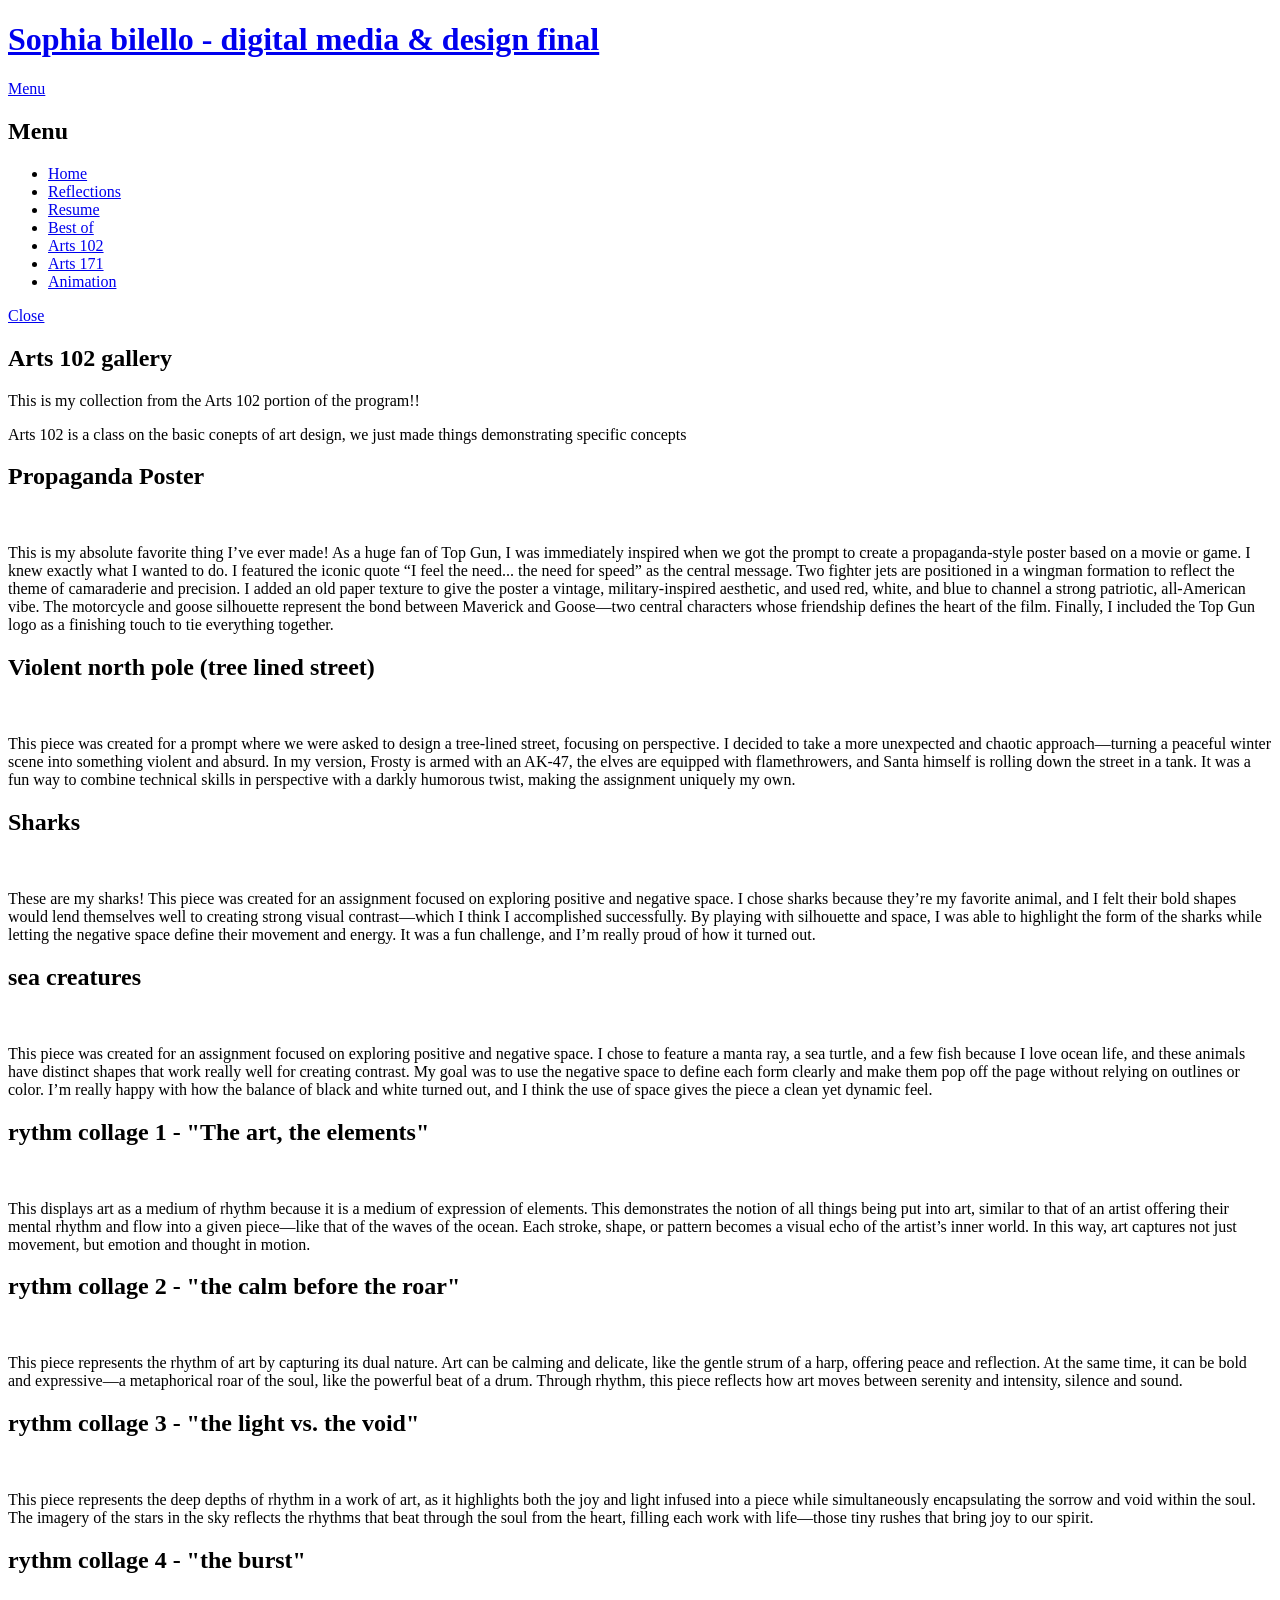
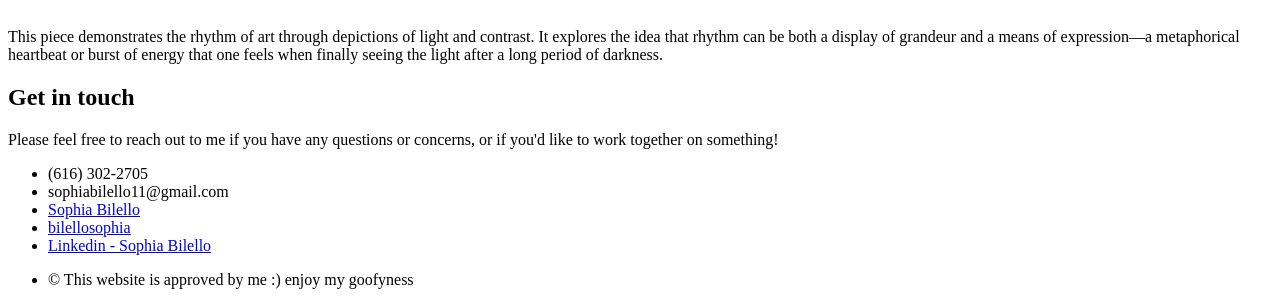
==== a102.html @ 3ecfe50e "Add files via upload" ====
<!DOCTYPE HTML>
<!--
	Solid State by HTML5 UP
	html5up.net | @ajlkn
	Free for personal and commercial use under the CCA 3.0 license (html5up.net/license)
-->
<html>

<head>
	<title>SB - Arts 102 Gallery</title>
	<meta charset="utf-8" />
	<meta name="viewport" content="width=device-width, initial-scale=1, user-scalable=no" />
	<link rel="stylesheet" href="assets/css/main.css" />
	<noscript>
		<link rel="stylesheet" href="assets/css/noscript.css" />
	</noscript>
	<link rel="icon" type="image/png" href="images/favicon-32x32.png" sizes="32x32" />
  <link rel="icon" type="image/png" href="images/favicon-16x16.png" sizes="16x16" /> 
</head>

<body class="is-preload">

	<!-- Page Wrapper -->
	<div id="page-wrapper">

		<!-- Header -->
		<header id="header">
			<h1><a href="index.html">Sophia bilello - digital media & design final</a></h1>
			<nav>
				<a href="#menu">Menu</a>
			</nav>
		</header>

		<!-- Menu -->
		<nav id="menu">
			<div class="inner">
				<h2>Menu</h2>
				<ul class="links">
					<li><a href="index.html">Home</a></li>
								<li><a href="reflections.html">Reflections</a></li>
								<li><a href="resume.html">Resume</a></li>
								<li><a href="best.html">Best of</a></li>
								<li><a href="a102.html">Arts 102</a></li>
								<li><a href="a171.html">Arts 171</a></li>
								<li><a href="animation.html">Animation</a></li>
				</ul>
				<a href="#" class="close">Close</a>
			</div>
		</nav>

		<!-- Wrapper -->
		<section id="wrapper">
			<header>
				<div class="inner">
					<h2>Arts 102 gallery</h2>
					<p>This is my collection from the Arts 102 portion of the program!!</p>
					<p>Arts 102 is a class on the basic conepts of art design, we just made things demonstrating
						specific concepts</p>
				</div>
			</header>

			<!-- Content -->
			<div class="wrapper">
				<div class="inner">

					<h2 class="major">Propaganda Poster</h2>
					<div class="align">
						<a href="#" class="right"><img class="left" src="images/topgunpropganda-102.jpeg" alt=""
								style="max-width:400px;" /></a>
						<p class="leftSpace">This is my absolute favorite thing I’ve ever made! As a huge fan of Top Gun, I was immediately inspired when we got the prompt to create a propaganda-style poster based on a movie or game. I knew exactly what I wanted to do.

							I featured the iconic quote “I feel the need... the need for speed” as the central message. Two fighter jets are positioned in a wingman formation to reflect the theme of camaraderie and precision. I added an old paper texture to give the poster a vintage, military-inspired aesthetic, and used red, white, and blue to channel a strong patriotic, all-American vibe.
							
							The motorcycle and goose silhouette represent the bond between Maverick and Goose—two central characters whose friendship defines the heart of the film. Finally, I included the Top Gun logo as a finishing touch to tie everything together.</p>
					</div>

					<h2 class="major">Violent north pole (tree lined street)</h2>
					<div class="align">
						<a href="#" class="right"><img class="left" src="images/violentnorthpole-102.jpeg" alt=""
								style="max-width:400px;" /></a>
						<p class="leftSpace">This piece was created for a prompt where we were asked to design a tree-lined street, focusing on perspective. I decided to take a more unexpected and chaotic approach—turning a peaceful winter scene into something violent and absurd.

							In my version, Frosty is armed with an AK-47, the elves are equipped with flamethrowers, and Santa himself is rolling down the street in a tank. It was a fun way to combine technical skills in perspective with a darkly humorous twist, making the assignment uniquely my own.</p>
					</div>

					<h2 class="major">Sharks</h2>
					<div class="align">
						<a href="#" class="right"><img class="left" src="images/sharks-102.jpeg" alt=""
								style="max-width:400px;" /></a>
						<p class="leftSpace">These are my sharks! This piece was created for an assignment focused on exploring positive and negative space. I chose sharks because they’re my favorite animal, and I felt their bold shapes would lend themselves well to creating strong visual contrast—which I think I accomplished successfully.

							By playing with silhouette and space, I was able to highlight the form of the sharks while letting the negative space define their movement and energy. It was a fun challenge, and I’m really proud of how it turned out.</p>
					</div>

					<h2 class="major">sea creatures</h2>
					<div class="align">
						<a href="#" class="right"><img class="left" src="images/coealreefshapes.jpeg" alt=""
								style="max-width:400px;" /></a>
						<p class="leftSpace">This piece was created for an assignment focused on exploring positive and negative space. I chose to feature a manta ray, a sea turtle, and a few fish because I love ocean life, and these animals have distinct shapes that work really well for creating contrast.

							My goal was to use the negative space to define each form clearly and make them pop off the page without relying on outlines or color. I’m really happy with how the balance of black and white turned out, and I think the use of space gives the piece a clean yet dynamic feel.</p>
					</div>

					<h2 class="major">rythm collage 1 - "The art, the elements"</h2>
					<div class="align">
						<a href="#" class="right"><img class="left" src="images/rythm1-102.jpeg" alt=""
								style="max-width:400px;" /></a>
						<p class="leftSpace">This displays art as a medium of rhythm because it is a medium of expression of elements. This demonstrates the notion of all things being put into art, similar to that of an artist offering their mental rhythm and flow into a given piece—like that of the waves of the ocean. Each stroke, shape, or pattern becomes a visual echo of the artist’s inner world. In this way, art captures not just movement, but emotion and thought in motion.</p>
					</div>

					<h2 class="major">rythm collage 2 - "the calm before the roar"</h2>
					<div class="align">
						<a href="#" class="right"><img class="left" src="images/rythm2.jpeg" alt=""
								style="max-width:400px;" /></a>
						<p class="leftSpace">This piece represents the rhythm of art by capturing its dual nature. Art can be calming and delicate, like the gentle strum of a harp, offering peace and reflection. At the same time, it can be bold and expressive—a metaphorical roar of the soul, like the powerful beat of a drum. Through rhythm, this piece reflects how art moves between serenity and intensity, silence and sound.

						</p>
					</div>

					<h2 class="major">rythm collage 3 - "the light vs. the void"</h2>
					<div class="align">
						<a href="#" class="right"><img class="left" src="images/rythm3-102.jpeg" alt=""
								style="max-width:400px;" /></a>
						<p class="leftSpace">This piece represents the deep depths of rhythm in a work of art, as it highlights both the joy and light infused into a piece while simultaneously encapsulating the sorrow and void within the soul. The imagery of the stars in the sky reflects the rhythms that beat through the soul from the heart, filling each work with life—those tiny rushes that bring joy to our spirit.</p>
					</div>

					<h2 class="major">rythm collage 4 - "the burst"</h2>
					<div class="align">
						<a href="#" class="right"><img class="left" src="images/rythm4-102.jpeg" alt=""
								style="max-width:400px;" /></a>
						<p class="leftSpace">This piece demonstrates the rhythm of art through depictions of light and contrast. It explores the idea that rhythm can be both a display of grandeur and a means of expression—a metaphorical heartbeat or burst of energy that one feels when finally seeing the light after a long period of darkness.

						</p>
					</div>

					
				</div>
			</div>

		</section>

		<!-- Footer -->
		<section id="footer">
			<div class="inner">
				<h2 class="major">Get in touch</h2>
				<p>Please feel free to reach out to me if you have any questions or concerns, or if you'd like to work
					together on something! </p>

				<ul class="contact">

					<li class="icon solid fa-phone">(616) 302-2705</li>
					<li class="icon solid fa-envelope">sophiabilello11@gmail.com</li>

					<li class="icon brands fa-facebook-f"><a
							href="https://www.facebook.com/sophia.bilello.286918">Sophia Bilello</a></li>
					<li class="icon brands fa-instagram"><a
							href="https://www.instagram.com/bilellosophia/">bilellosophia</a></li>
					<li class="icon brands fa-linkedin"><a
							href="https://www.linkedin.com/in/sophia-bilello-935a86346/">Linkedin - Sophia Bilello</a>
					</li>
				</ul>
				<ul class="copyright">
					<li>&copy; This website is approved by me :) enjoy my goofyness</li>
				</ul>
			</div>
		</section>

	</div>

	<!-- Scripts -->
	<script src="assets/js/jquery.min.js"></script>
	<script src="assets/js/jquery.scrollex.min.js"></script>
	<script src="assets/js/browser.min.js"></script>
	<script src="assets/js/breakpoints.min.js"></script>
	<script src="assets/js/util.js"></script>
	<script src="assets/js/main.js"></script>

</body>

</html>
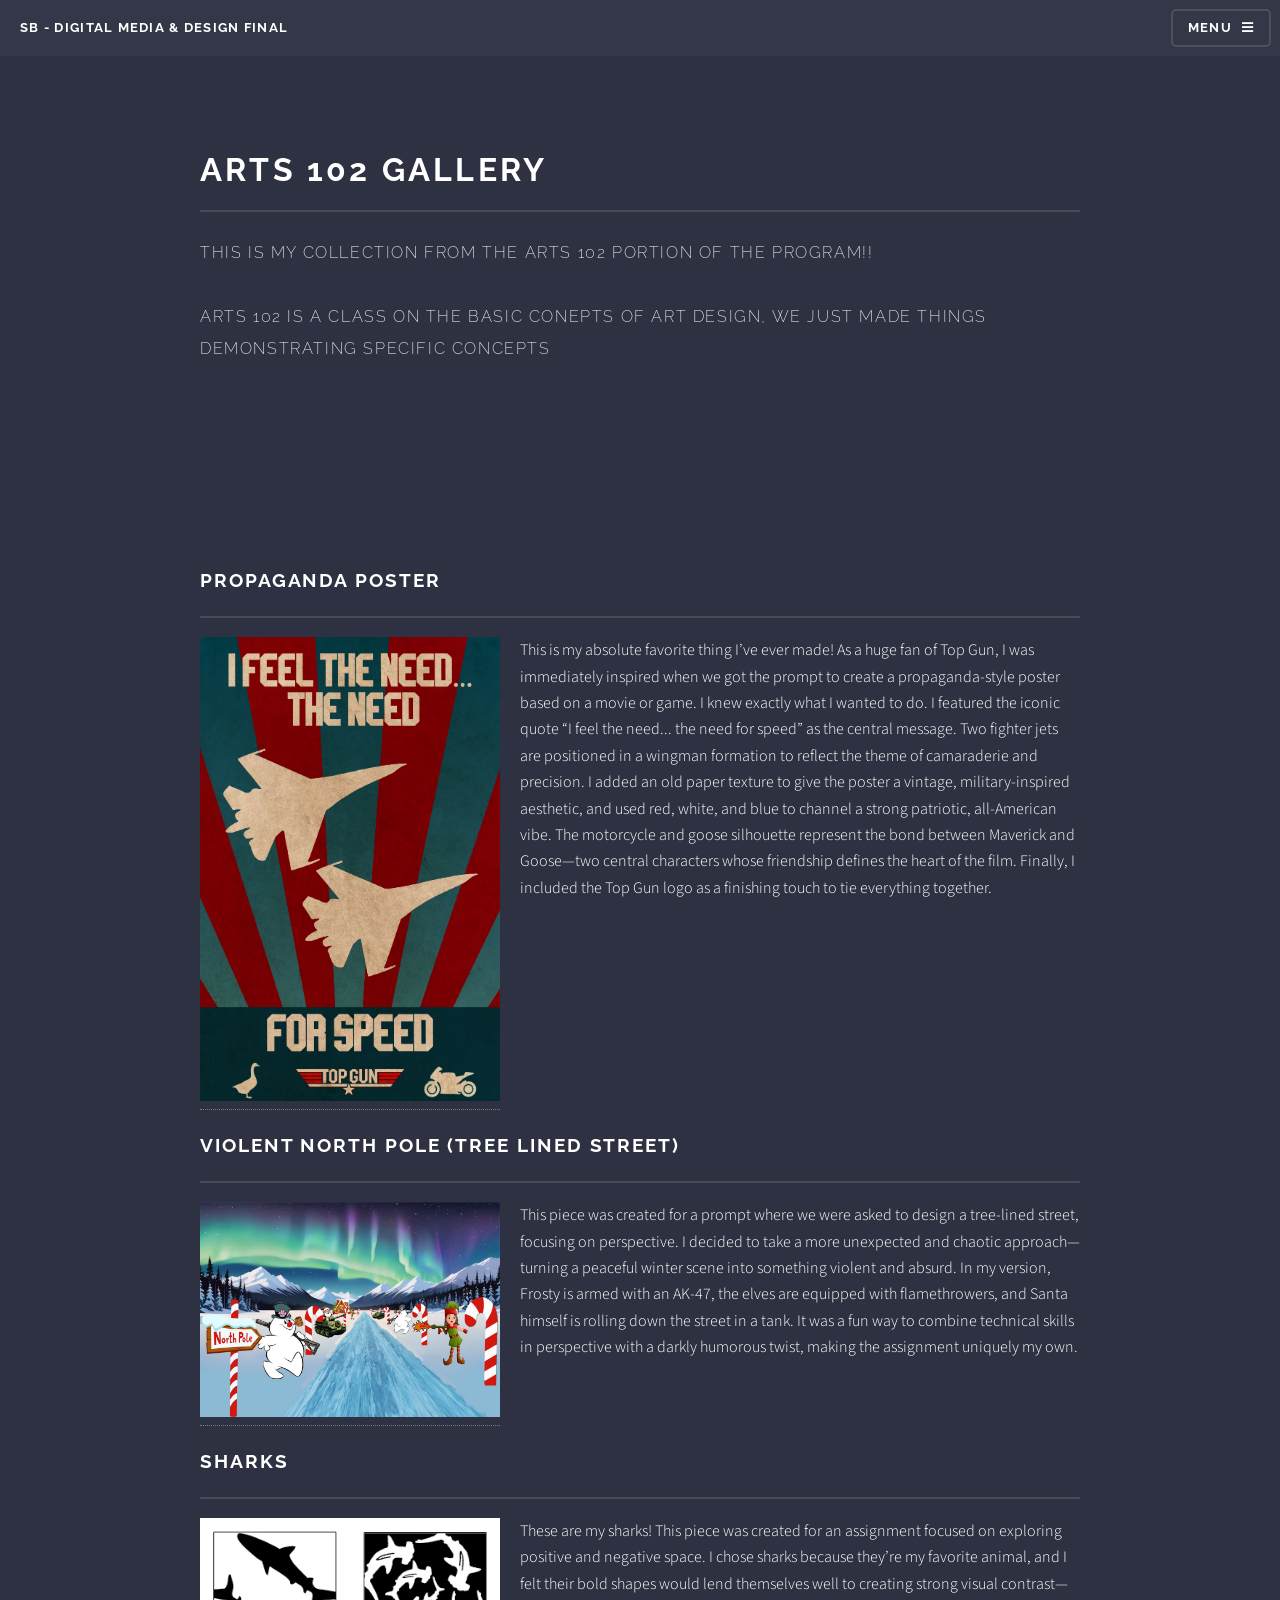
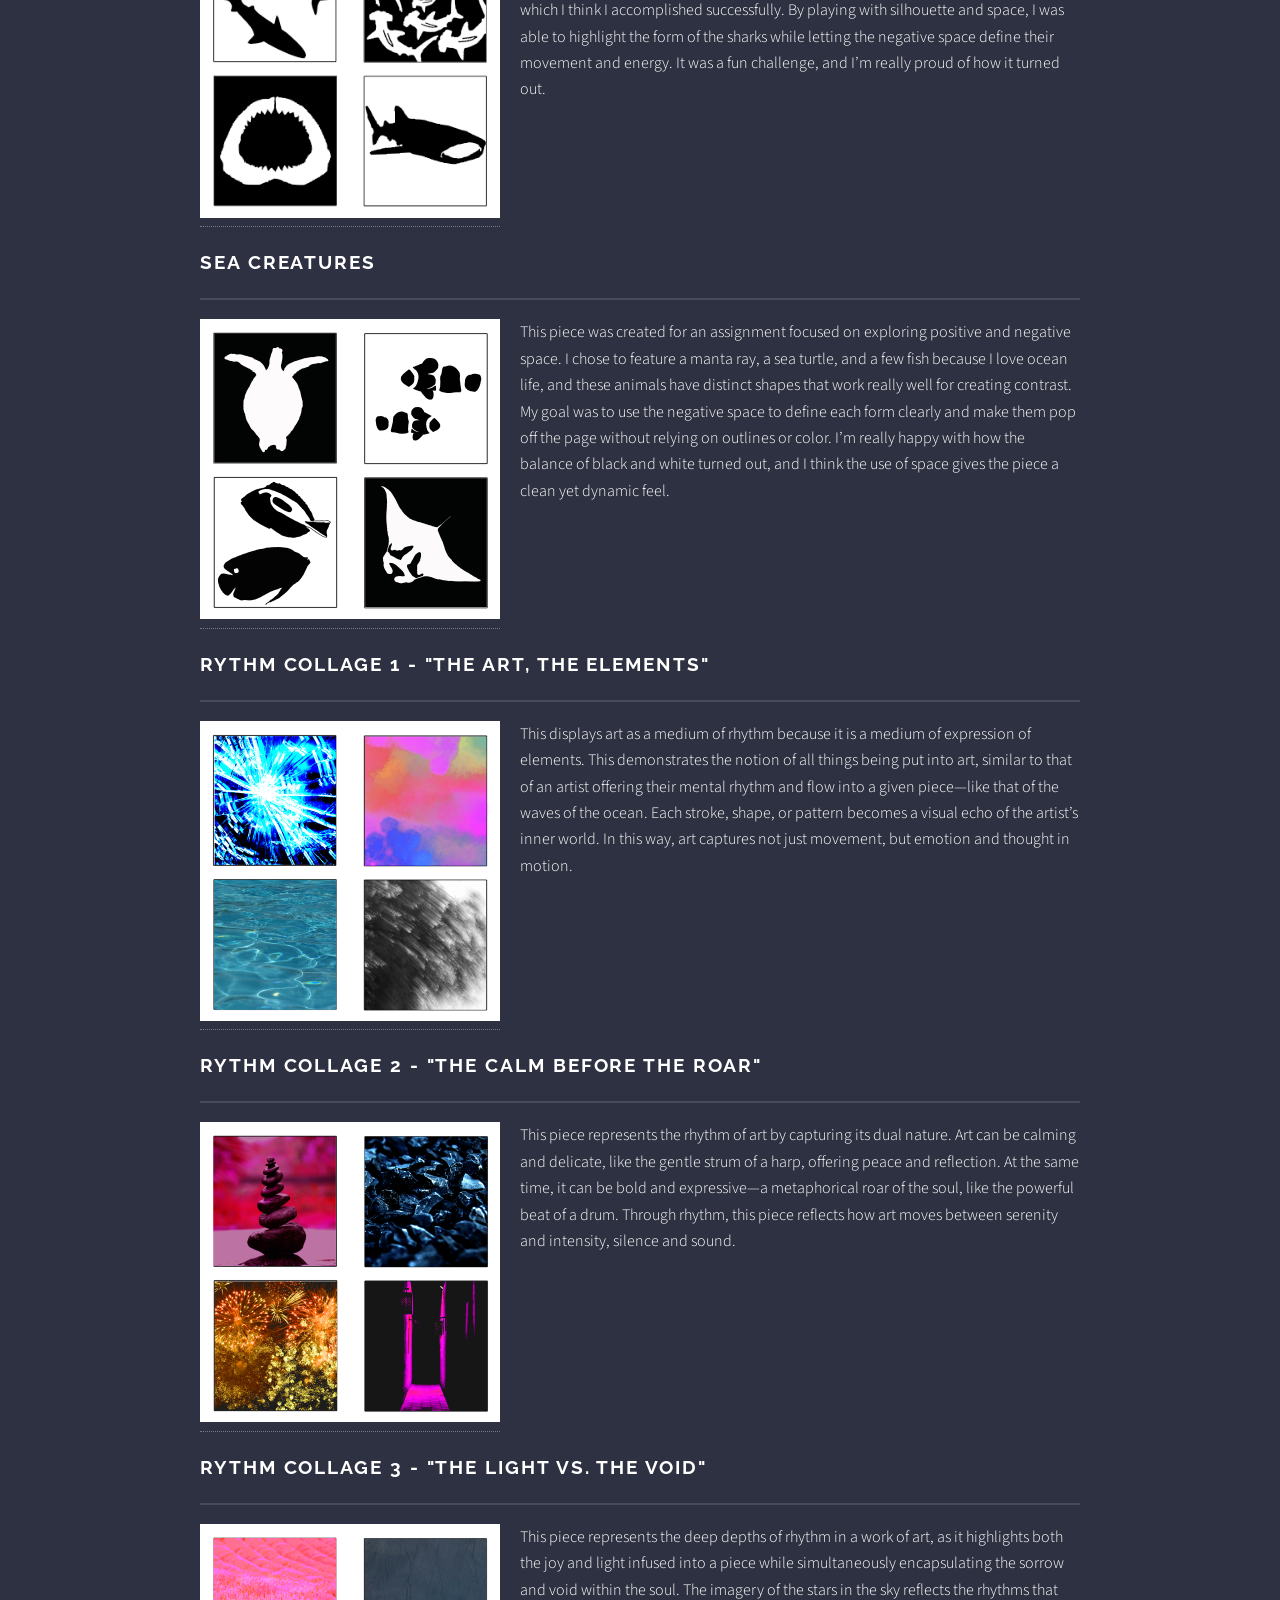
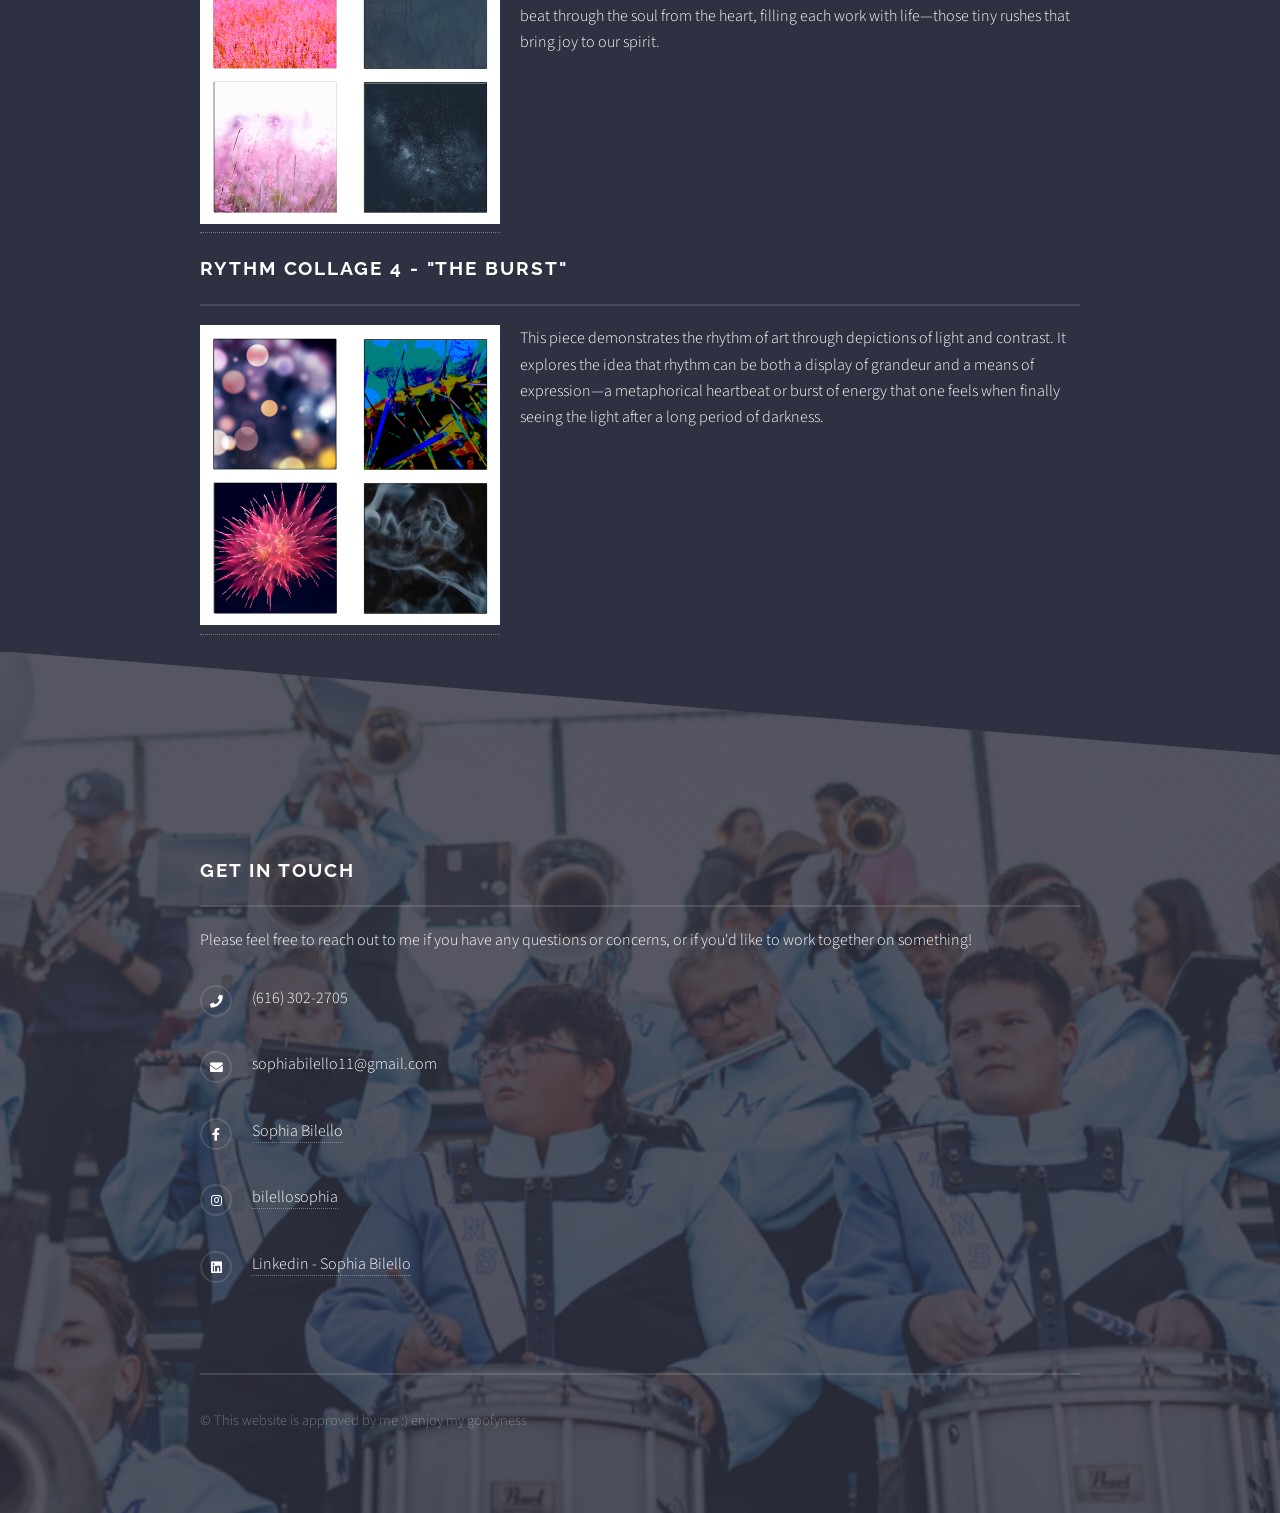
==== commit 8140dd28: "Add files via upload" ====
--- a/a102.html
+++ b/a102.html
@@ -25,7 +25,7 @@
 
 		<!-- Header -->
 		<header id="header">
-			<h1><a href="index.html">Sophia bilello - digital media & design final</a></h1>
+			<h1><a href="index.html">SB - digital media & design final</a></h1>
 			<nav>
 				<a href="#menu">Menu</a>
 			</nav>
@@ -66,7 +66,7 @@
 					<h2 class="major">Propaganda Poster</h2>
 					<div class="align">
 						<a href="#" class="right"><img class="left" src="images/topgunpropganda-102.jpeg" alt=""
-								style="max-width:400px;" /></a>
+								style="max-width:300px;" /></a>
 						<p class="leftSpace">This is my absolute favorite thing I’ve ever made! As a huge fan of Top Gun, I was immediately inspired when we got the prompt to create a propaganda-style poster based on a movie or game. I knew exactly what I wanted to do.
 
 							I featured the iconic quote “I feel the need... the need for speed” as the central message. Two fighter jets are positioned in a wingman formation to reflect the theme of camaraderie and precision. I added an old paper texture to give the poster a vintage, military-inspired aesthetic, and used red, white, and blue to channel a strong patriotic, all-American vibe.
@@ -77,7 +77,7 @@
 					<h2 class="major">Violent north pole (tree lined street)</h2>
 					<div class="align">
 						<a href="#" class="right"><img class="left" src="images/violentnorthpole-102.jpeg" alt=""
-								style="max-width:400px;" /></a>
+								style="max-width:300px;" /></a>
 						<p class="leftSpace">This piece was created for a prompt where we were asked to design a tree-lined street, focusing on perspective. I decided to take a more unexpected and chaotic approach—turning a peaceful winter scene into something violent and absurd.
 
 							In my version, Frosty is armed with an AK-47, the elves are equipped with flamethrowers, and Santa himself is rolling down the street in a tank. It was a fun way to combine technical skills in perspective with a darkly humorous twist, making the assignment uniquely my own.</p>
@@ -86,7 +86,7 @@
 					<h2 class="major">Sharks</h2>
 					<div class="align">
 						<a href="#" class="right"><img class="left" src="images/sharks-102.jpeg" alt=""
-								style="max-width:400px;" /></a>
+								style="max-width:300px;" /></a>
 						<p class="leftSpace">These are my sharks! This piece was created for an assignment focused on exploring positive and negative space. I chose sharks because they’re my favorite animal, and I felt their bold shapes would lend themselves well to creating strong visual contrast—which I think I accomplished successfully.
 
 							By playing with silhouette and space, I was able to highlight the form of the sharks while letting the negative space define their movement and energy. It was a fun challenge, and I’m really proud of how it turned out.</p>
@@ -95,7 +95,7 @@
 					<h2 class="major">sea creatures</h2>
 					<div class="align">
 						<a href="#" class="right"><img class="left" src="images/coealreefshapes.jpeg" alt=""
-								style="max-width:400px;" /></a>
+								style="max-width:300px;" /></a>
 						<p class="leftSpace">This piece was created for an assignment focused on exploring positive and negative space. I chose to feature a manta ray, a sea turtle, and a few fish because I love ocean life, and these animals have distinct shapes that work really well for creating contrast.
 
 							My goal was to use the negative space to define each form clearly and make them pop off the page without relying on outlines or color. I’m really happy with how the balance of black and white turned out, and I think the use of space gives the piece a clean yet dynamic feel.</p>
@@ -104,14 +104,14 @@
 					<h2 class="major">rythm collage 1 - "The art, the elements"</h2>
 					<div class="align">
 						<a href="#" class="right"><img class="left" src="images/rythm1-102.jpeg" alt=""
-								style="max-width:400px;" /></a>
+								style="max-width:300px;" /></a>
 						<p class="leftSpace">This displays art as a medium of rhythm because it is a medium of expression of elements. This demonstrates the notion of all things being put into art, similar to that of an artist offering their mental rhythm and flow into a given piece—like that of the waves of the ocean. Each stroke, shape, or pattern becomes a visual echo of the artist’s inner world. In this way, art captures not just movement, but emotion and thought in motion.</p>
 					</div>
 
 					<h2 class="major">rythm collage 2 - "the calm before the roar"</h2>
 					<div class="align">
 						<a href="#" class="right"><img class="left" src="images/rythm2.jpeg" alt=""
-								style="max-width:400px;" /></a>
+								style="max-width:300px;" /></a>
 						<p class="leftSpace">This piece represents the rhythm of art by capturing its dual nature. Art can be calming and delicate, like the gentle strum of a harp, offering peace and reflection. At the same time, it can be bold and expressive—a metaphorical roar of the soul, like the powerful beat of a drum. Through rhythm, this piece reflects how art moves between serenity and intensity, silence and sound.
 
 						</p>
@@ -120,14 +120,14 @@
 					<h2 class="major">rythm collage 3 - "the light vs. the void"</h2>
 					<div class="align">
 						<a href="#" class="right"><img class="left" src="images/rythm3-102.jpeg" alt=""
-								style="max-width:400px;" /></a>
+								style="max-width:300px;" /></a>
 						<p class="leftSpace">This piece represents the deep depths of rhythm in a work of art, as it highlights both the joy and light infused into a piece while simultaneously encapsulating the sorrow and void within the soul. The imagery of the stars in the sky reflects the rhythms that beat through the soul from the heart, filling each work with life—those tiny rushes that bring joy to our spirit.</p>
 					</div>
 
 					<h2 class="major">rythm collage 4 - "the burst"</h2>
 					<div class="align">
 						<a href="#" class="right"><img class="left" src="images/rythm4-102.jpeg" alt=""
-								style="max-width:400px;" /></a>
+								style="max-width:300px;" /></a>
 						<p class="leftSpace">This piece demonstrates the rhythm of art through depictions of light and contrast. It explores the idea that rhythm can be both a display of grandeur and a means of expression—a metaphorical heartbeat or burst of energy that one feels when finally seeing the light after a long period of darkness.
 
 						</p>
--- a/assets/css/main.css
+++ b/assets/css/main.css
@@ -0,0 +1,4340 @@
+@import url(fontawesome-all.min.css);
+@import url("https://fonts.googleapis.com/css?family=Raleway:200,700|Source+Sans+Pro:300,600,300italic,600italic");
+
+/*
+	Solid State by HTML5 UP
+	html5up.net | @ajlkn
+	Free for personal and commercial use under the CCA 3.0 license (html5up.net/license)
+*/
+
+html,
+body,
+div,
+span,
+applet,
+object,
+iframe,
+h1,
+h2,
+h3,
+h4,
+h5,
+h6,
+p,
+blockquote,
+pre,
+a,
+abbr,
+acronym,
+address,
+big,
+cite,
+code,
+del,
+dfn,
+em,
+img,
+ins,
+kbd,
+q,
+s,
+samp,
+small,
+strike,
+strong,
+sub,
+sup,
+tt,
+var,
+b,
+u,
+i,
+center,
+dl,
+dt,
+dd,
+ol,
+ul,
+li,
+fieldset,
+form,
+label,
+legend,
+table,
+caption,
+tbody,
+tfoot,
+thead,
+tr,
+th,
+td,
+article,
+aside,
+canvas,
+details,
+embed,
+figure,
+figcaption,
+footer,
+header,
+hgroup,
+menu,
+nav,
+output,
+ruby,
+section,
+summary,
+time,
+mark,
+audio,
+video {
+	margin: 0;
+	padding: 0;
+	border: 0;
+	font-size: 100%;
+	font: inherit;
+	vertical-align: baseline;
+}
+
+article,
+aside,
+details,
+figcaption,
+figure,
+footer,
+header,
+hgroup,
+menu,
+nav,
+section {
+	display: block;
+}
+
+body {
+	line-height: 1;
+}
+
+ol,
+ul {
+	list-style: none;
+}
+
+blockquote,
+q {
+	quotes: none;
+}
+
+blockquote:before,
+blockquote:after,
+q:before,
+q:after {
+	content: '';
+	content: none;
+}
+
+table {
+	border-collapse: collapse;
+	border-spacing: 0;
+}
+
+body {
+	-webkit-text-size-adjust: none;
+}
+
+mark {
+	background-color: transparent;
+	color: inherit;
+}
+
+input::-moz-focus-inner {
+	border: 0;
+	padding: 0;
+}
+
+input,
+select,
+textarea {
+	-moz-appearance: none;
+	-webkit-appearance: none;
+	-ms-appearance: none;
+	appearance: none;
+}
+
+/* Basic */
+
+@-ms-viewport {
+	width: device-width;
+}
+
+body {
+	-ms-overflow-style: scrollbar;
+}
+
+@media screen and (max-width: 480px) {
+
+	html,
+	body {
+		min-width: 320px;
+	}
+
+}
+
+html {
+	box-sizing: border-box;
+}
+
+*,
+*:before,
+*:after {
+	box-sizing: inherit;
+}
+
+body {
+	background-color: #2e3141;
+	background-image: linear-gradient(to top, rgba(46, 49, 65, 0.8), rgba(46, 49, 65, 0.8)), url("../../images/bg.jpg");
+	background-size: auto,
+		cover;
+	background-attachment: fixed,
+		fixed;
+	background-position: center,
+		center;
+}
+
+body.is-preload *,
+body.is-preload *:before,
+body.is-preload *:after {
+	-moz-animation: none !important;
+	-webkit-animation: none !important;
+	-ms-animation: none !important;
+	animation: none !important;
+	-moz-transition: none !important;
+	-webkit-transition: none !important;
+	-ms-transition: none !important;
+	transition: none !important;
+}
+
+/* Type */
+
+body,
+input,
+select,
+textarea {
+	color: #ffffff;
+	font-family: "Source Sans Pro", Helvetica, sans-serif;
+	font-size: 16.5pt;
+	font-weight: 300;
+	line-height: 1.65;
+}
+
+@media screen and (max-width: 1680px) {
+
+	body,
+	input,
+	select,
+	textarea {
+		font-size: 13pt;
+	}
+
+}
+
+@media screen and (max-width: 1280px) {
+
+	body,
+	input,
+	select,
+	textarea {
+		font-size: 12pt;
+	}
+
+}
+
+@media screen and (max-width: 980px) {
+
+	body,
+	input,
+	select,
+	textarea {
+		font-size: 12pt;
+	}
+
+}
+
+@media screen and (max-width: 736px) {
+
+	body,
+	input,
+	select,
+	textarea {
+		font-size: 12pt;
+	}
+
+}
+
+@media screen and (max-width: 480px) {
+
+	body,
+	input,
+	select,
+	textarea {
+		font-size: 12pt;
+	}
+
+}
+
+a {
+	-moz-transition: color 0.2s ease-in-out, border-bottom-color 0.2s ease-in-out;
+	-webkit-transition: color 0.2s ease-in-out, border-bottom-color 0.2s ease-in-out;
+	-ms-transition: color 0.2s ease-in-out, border-bottom-color 0.2s ease-in-out;
+	transition: color 0.2s ease-in-out, border-bottom-color 0.2s ease-in-out;
+	border-bottom: dotted 1px rgba(255, 255, 255, 0.35);
+	color: #ffffff;
+	text-decoration: none;
+}
+
+a:hover {
+	border-bottom-color: transparent;
+	color: #ffffff !important;
+}
+
+a.special:not(.button) {
+	text-decoration: none;
+	border-bottom: 0;
+	display: block;
+	font-family: Raleway, Helvetica, sans-serif;
+	font-size: 0.8em;
+	font-weight: 700;
+	letter-spacing: 0.1em;
+	margin: 0 0 2em 0;
+	text-transform: uppercase;
+}
+
+a.special:not(.button):before {
+	-moz-osx-font-smoothing: grayscale;
+	-webkit-font-smoothing: antialiased;
+	display: inline-block;
+	font-style: normal;
+	font-variant: normal;
+	text-rendering: auto;
+	line-height: 1;
+	text-transform: none !important;
+	font-family: 'Font Awesome 5 Free';
+	font-weight: 900;
+}
+
+a.special:not(.button):before {
+	-moz-transition: background-color 0.2s ease-in-out;
+	-webkit-transition: background-color 0.2s ease-in-out;
+	-ms-transition: background-color 0.2s ease-in-out;
+	transition: background-color 0.2s ease-in-out;
+	border-radius: 100%;
+	border: solid 2px rgba(255, 255, 255, 0.125);
+	content: '\f105';
+	display: inline-block;
+	font-size: 1.25em;
+	height: 2em;
+	line-height: 1.75em;
+	margin-right: 0.85em;
+	text-align: center;
+	text-indent: 0.15em;
+	vertical-align: middle;
+	width: 2em;
+}
+
+a.special:not(.button):hover:before {
+	background-color: rgba(255, 255, 255, 0.025);
+}
+
+a.special:not(.button):active:before {
+	background-color: rgba(255, 255, 255, 0.075);
+}
+
+strong,
+b {
+	color: #ffffff;
+	font-weight: 600;
+}
+
+em,
+i {
+	font-style: italic;
+}
+
+p {
+	margin: 0 0 2em 0;
+}
+
+h1,
+h2,
+h3,
+h4,
+h5,
+h6 {
+	color: #ffffff;
+	font-family: Raleway, Helvetica, sans-serif;
+	font-weight: 700;
+	letter-spacing: 0.1em;
+	margin: 0 0 1em 0;
+	text-transform: uppercase;
+}
+
+h1 a,
+h2 a,
+h3 a,
+h4 a,
+h5 a,
+h6 a {
+	color: inherit;
+	text-decoration: none;
+	border-bottom: 0;
+}
+
+h1 span,
+h2 span,
+h3 span,
+h4 span,
+h5 span,
+h6 span {
+	font-weight: 200;
+}
+
+h1.major,
+h2.major,
+h3.major,
+h4.major,
+h5.major,
+h6.major {
+	padding-bottom: 1em;
+	border-bottom: solid 2px rgba(255, 255, 255, 0.125);
+	margin-top: 20px;
+}
+
+h2 {
+	font-size: 1.2em;
+}
+
+h3 {
+	font-size: 0.9em;
+}
+
+h4 {
+	font-size: 0.7em;
+}
+
+h5 {
+	font-size: 0.7em;
+}
+
+h6 {
+	font-size: 0.7em;
+}
+
+@media screen and (max-width: 736px) {
+
+	h2 {
+		font-size: 1em;
+	}
+
+	h3 {
+		font-size: 0.8em;
+	}
+
+}
+
+sub {
+	font-size: 0.8em;
+	position: relative;
+	top: 0.5em;
+}
+
+sup {
+	font-size: 0.8em;
+	position: relative;
+	top: -0.5em;
+}
+
+blockquote {
+	border-left: solid 4px rgba(255, 255, 255, 0.125);
+	font-style: italic;
+	margin: 0 0 2em 0;
+	padding: 0.5em 0 0.5em 2em;
+}
+
+code {
+	background: rgba(255, 255, 255, 0.025);
+	border-radius: 5px;
+	border: solid 2px rgba(255, 255, 255, 0.125);
+	font-family: "Courier New", monospace;
+	font-size: 0.9em;
+	margin: 0 0.25em;
+	padding: 0.25em 0.65em;
+}
+
+pre {
+	-webkit-overflow-scrolling: touch;
+	font-family: "Courier New", monospace;
+	font-size: 0.9em;
+	margin: 0 0 2em 0;
+}
+
+pre code {
+	display: block;
+	line-height: 1.75em;
+	padding: 1em 1.5em;
+	overflow-x: auto;
+}
+
+hr {
+	border: 0;
+	border-bottom: solid 2px rgba(255, 255, 255, 0.125);
+	margin: 2.5em 0;
+}
+
+hr.major {
+	margin: 4em 0;
+}
+
+.align-left {
+	text-align: left;
+}
+
+.align-center {
+	text-align: center;
+}
+
+.align-right {
+	text-align: right;
+}
+
+/* Row */
+
+.row {
+	display: flex;
+	flex-wrap: wrap;
+	box-sizing: border-box;
+	align-items: stretch;
+}
+
+.row>* {
+	box-sizing: border-box;
+}
+
+.row.gtr-uniform>*> :last-child {
+	margin-bottom: 0;
+}
+
+.row.aln-left {
+	justify-content: flex-start;
+}
+
+.row.aln-center {
+	justify-content: center;
+}
+
+.row.aln-right {
+	justify-content: flex-end;
+}
+
+.row.aln-top {
+	align-items: flex-start;
+}
+
+.row.aln-middle {
+	align-items: center;
+}
+
+.row.aln-bottom {
+	align-items: flex-end;
+}
+
+.row>.imp {
+	order: -1;
+}
+
+.row>.col-1 {
+	width: 8.33333%;
+}
+
+.row>.off-1 {
+	margin-left: 8.33333%;
+}
+
+.row>.col-2 {
+	width: 16.66667%;
+}
+
+.row>.off-2 {
+	margin-left: 16.66667%;
+}
+
+.row>.col-3 {
+	width: 25%;
+}
+
+.row>.off-3 {
+	margin-left: 25%;
+}
+
+.row>.col-4 {
+	width: 33.33333%;
+}
+
+.row>.off-4 {
+	margin-left: 33.33333%;
+}
+
+.row>.col-5 {
+	width: 41.66667%;
+}
+
+.row>.off-5 {
+	margin-left: 41.66667%;
+}
+
+.row>.col-6 {
+	width: 50%;
+}
+
+.row>.off-6 {
+	margin-left: 50%;
+}
+
+.row>.col-7 {
+	width: 58.33333%;
+}
+
+.row>.off-7 {
+	margin-left: 58.33333%;
+}
+
+.row>.col-8 {
+	width: 66.66667%;
+}
+
+.row>.off-8 {
+	margin-left: 66.66667%;
+}
+
+.row>.col-9 {
+	width: 75%;
+}
+
+.row>.off-9 {
+	margin-left: 75%;
+}
+
+.row>.col-10 {
+	width: 83.33333%;
+}
+
+.row>.off-10 {
+	margin-left: 83.33333%;
+}
+
+.row>.col-11 {
+	width: 91.66667%;
+}
+
+.row>.off-11 {
+	margin-left: 91.66667%;
+}
+
+.row>.col-12 {
+	width: 100%;
+}
+
+.row>.off-12 {
+	margin-left: 100%;
+}
+
+.row.gtr-0 {
+	margin-top: 0;
+	margin-left: 0em;
+}
+
+.row.gtr-0>* {
+	padding: 0 0 0 0em;
+}
+
+.row.gtr-0.gtr-uniform {
+	margin-top: 0em;
+}
+
+.row.gtr-0.gtr-uniform>* {
+	padding-top: 0em;
+}
+
+.row.gtr-25 {
+	margin-top: 0;
+	margin-left: -0.4375em;
+}
+
+.row.gtr-25>* {
+	padding: 0 0 0 0.4375em;
+}
+
+.row.gtr-25.gtr-uniform {
+	margin-top: -0.4375em;
+}
+
+.row.gtr-25.gtr-uniform>* {
+	padding-top: 0.4375em;
+}
+
+.row.gtr-50 {
+	margin-top: 0;
+	margin-left: -0.875em;
+}
+
+.row.gtr-50>* {
+	padding: 0 0 0 0.875em;
+}
+
+.row.gtr-50.gtr-uniform {
+	margin-top: -0.875em;
+}
+
+.row.gtr-50.gtr-uniform>* {
+	padding-top: 0.875em;
+}
+
+.row {
+	margin-top: 0;
+	margin-left: -1.75em;
+}
+
+.row>* {
+	padding: 0 0 0 1.75em;
+}
+
+.row.gtr-uniform {
+	margin-top: -1.75em;
+}
+
+.row.gtr-uniform>* {
+	padding-top: 1.75em;
+}
+
+.row.gtr-150 {
+	margin-top: 0;
+	margin-left: -2.625em;
+}
+
+.row.gtr-150>* {
+	padding: 0 0 0 2.625em;
+}
+
+.row.gtr-150.gtr-uniform {
+	margin-top: -2.625em;
+}
+
+.row.gtr-150.gtr-uniform>* {
+	padding-top: 2.625em;
+}
+
+.row.gtr-200 {
+	margin-top: 0;
+	margin-left: -3.5em;
+}
+
+.row.gtr-200>* {
+	padding: 0 0 0 3.5em;
+}
+
+.row.gtr-200.gtr-uniform {
+	margin-top: -3.5em;
+}
+
+.row.gtr-200.gtr-uniform>* {
+	padding-top: 3.5em;
+}
+
+@media screen and (max-width: 1680px) {
+
+	.row {
+		display: flex;
+		flex-wrap: wrap;
+		box-sizing: border-box;
+		align-items: stretch;
+	}
+
+	.row>* {
+		box-sizing: border-box;
+	}
+
+	.row.gtr-uniform>*> :last-child {
+		margin-bottom: 0;
+	}
+
+	.row.aln-left {
+		justify-content: flex-start;
+	}
+
+	.row.aln-center {
+		justify-content: center;
+	}
+
+	.row.aln-right {
+		justify-content: flex-end;
+	}
+
+	.row.aln-top {
+		align-items: flex-start;
+	}
+
+	.row.aln-middle {
+		align-items: center;
+	}
+
+	.row.aln-bottom {
+		align-items: flex-end;
+	}
+
+	.row>.imp-xlarge {
+		order: -1;
+	}
+
+	.row>.col-1-xlarge {
+		width: 8.33333%;
+	}
+
+	.row>.off-1-xlarge {
+		margin-left: 8.33333%;
+	}
+
+	.row>.col-2-xlarge {
+		width: 16.66667%;
+	}
+
+	.row>.off-2-xlarge {
+		margin-left: 16.66667%;
+	}
+
+	.row>.col-3-xlarge {
+		width: 25%;
+	}
+
+	.row>.off-3-xlarge {
+		margin-left: 25%;
+	}
+
+	.row>.col-4-xlarge {
+		width: 33.33333%;
+	}
+
+	.row>.off-4-xlarge {
+		margin-left: 33.33333%;
+	}
+
+	.row>.col-5-xlarge {
+		width: 41.66667%;
+	}
+
+	.row>.off-5-xlarge {
+		margin-left: 41.66667%;
+	}
+
+	.row>.col-6-xlarge {
+		width: 50%;
+	}
+
+	.row>.off-6-xlarge {
+		margin-left: 50%;
+	}
+
+	.row>.col-7-xlarge {
+		width: 58.33333%;
+	}
+
+	.row>.off-7-xlarge {
+		margin-left: 58.33333%;
+	}
+
+	.row>.col-8-xlarge {
+		width: 66.66667%;
+	}
+
+	.row>.off-8-xlarge {
+		margin-left: 66.66667%;
+	}
+
+	.row>.col-9-xlarge {
+		width: 75%;
+	}
+
+	.row>.off-9-xlarge {
+		margin-left: 75%;
+	}
+
+	.row>.col-10-xlarge {
+		width: 83.33333%;
+	}
+
+	.row>.off-10-xlarge {
+		margin-left: 83.33333%;
+	}
+
+	.row>.col-11-xlarge {
+		width: 91.66667%;
+	}
+
+	.row>.off-11-xlarge {
+		margin-left: 91.66667%;
+	}
+
+	.row>.col-12-xlarge {
+		width: 100%;
+	}
+
+	.row>.off-12-xlarge {
+		margin-left: 100%;
+	}
+
+	.row.gtr-0 {
+		margin-top: 0;
+		margin-left: 0em;
+	}
+
+	.row.gtr-0>* {
+		padding: 0 0 0 0em;
+	}
+
+	.row.gtr-0.gtr-uniform {
+		margin-top: 0em;
+	}
+
+	.row.gtr-0.gtr-uniform>* {
+		padding-top: 0em;
+	}
+
+	.row.gtr-25 {
+		margin-top: 0;
+		margin-left: -0.4375em;
+	}
+
+	.row.gtr-25>* {
+		padding: 0 0 0 0.4375em;
+	}
+
+	.row.gtr-25.gtr-uniform {
+		margin-top: -0.4375em;
+	}
+
+	.row.gtr-25.gtr-uniform>* {
+		padding-top: 0.4375em;
+	}
+
+	.row.gtr-50 {
+		margin-top: 0;
+		margin-left: -0.875em;
+	}
+
+	.row.gtr-50>* {
+		padding: 0 0 0 0.875em;
+	}
+
+	.row.gtr-50.gtr-uniform {
+		margin-top: -0.875em;
+	}
+
+	.row.gtr-50.gtr-uniform>* {
+		padding-top: 0.875em;
+	}
+
+	.row {
+		margin-top: 0;
+		margin-left: -1.75em;
+	}
+
+	.row>* {
+		padding: 0 0 0 1.75em;
+	}
+
+	.row.gtr-uniform {
+		margin-top: -1.75em;
+	}
+
+	.row.gtr-uniform>* {
+		padding-top: 1.75em;
+	}
+
+	.row.gtr-150 {
+		margin-top: 0;
+		margin-left: -2.625em;
+	}
+
+	.row.gtr-150>* {
+		padding: 0 0 0 2.625em;
+	}
+
+	.row.gtr-150.gtr-uniform {
+		margin-top: -2.625em;
+	}
+
+	.row.gtr-150.gtr-uniform>* {
+		padding-top: 2.625em;
+	}
+
+	.row.gtr-200 {
+		margin-top: 0;
+		margin-left: -3.5em;
+	}
+
+	.row.gtr-200>* {
+		padding: 0 0 0 3.5em;
+	}
+
+	.row.gtr-200.gtr-uniform {
+		margin-top: -3.5em;
+	}
+
+	.row.gtr-200.gtr-uniform>* {
+		padding-top: 3.5em;
+	}
+
+}
+
+@media screen and (max-width: 1280px) {
+
+	.row {
+		display: flex;
+		flex-wrap: wrap;
+		box-sizing: border-box;
+		align-items: stretch;
+	}
+
+	.row>* {
+		box-sizing: border-box;
+	}
+
+	.row.gtr-uniform>*> :last-child {
+		margin-bottom: 0;
+	}
+
+	.row.aln-left {
+		justify-content: flex-start;
+	}
+
+	.row.aln-center {
+		justify-content: center;
+	}
+
+	.row.aln-right {
+		justify-content: flex-end;
+	}
+
+	.row.aln-top {
+		align-items: flex-start;
+	}
+
+	.row.aln-middle {
+		align-items: center;
+	}
+
+	.row.aln-bottom {
+		align-items: flex-end;
+	}
+
+	.row>.imp-large {
+		order: -1;
+	}
+
+	.row>.col-1-large {
+		width: 8.33333%;
+	}
+
+	.row>.off-1-large {
+		margin-left: 8.33333%;
+	}
+
+	.row>.col-2-large {
+		width: 16.66667%;
+	}
+
+	.row>.off-2-large {
+		margin-left: 16.66667%;
+	}
+
+	.row>.col-3-large {
+		width: 25%;
+	}
+
+	.row>.off-3-large {
+		margin-left: 25%;
+	}
+
+	.row>.col-4-large {
+		width: 33.33333%;
+	}
+
+	.row>.off-4-large {
+		margin-left: 33.33333%;
+	}
+
+	.row>.col-5-large {
+		width: 41.66667%;
+	}
+
+	.row>.off-5-large {
+		margin-left: 41.66667%;
+	}
+
+	.row>.col-6-large {
+		width: 50%;
+	}
+
+	.row>.off-6-large {
+		margin-left: 50%;
+	}
+
+	.row>.col-7-large {
+		width: 58.33333%;
+	}
+
+	.row>.off-7-large {
+		margin-left: 58.33333%;
+	}
+
+	.row>.col-8-large {
+		width: 66.66667%;
+	}
+
+	.row>.off-8-large {
+		margin-left: 66.66667%;
+	}
+
+	.row>.col-9-large {
+		width: 75%;
+	}
+
+	.row>.off-9-large {
+		margin-left: 75%;
+	}
+
+	.row>.col-10-large {
+		width: 83.33333%;
+	}
+
+	.row>.off-10-large {
+		margin-left: 83.33333%;
+	}
+
+	.row>.col-11-large {
+		width: 91.66667%;
+	}
+
+	.row>.off-11-large {
+		margin-left: 91.66667%;
+	}
+
+	.row>.col-12-large {
+		width: 100%;
+	}
+
+	.row>.off-12-large {
+		margin-left: 100%;
+	}
+
+	.row.gtr-0 {
+		margin-top: 0;
+		margin-left: 0em;
+	}
+
+	.row.gtr-0>* {
+		padding: 0 0 0 0em;
+	}
+
+	.row.gtr-0.gtr-uniform {
+		margin-top: 0em;
+	}
+
+	.row.gtr-0.gtr-uniform>* {
+		padding-top: 0em;
+	}
+
+	.row.gtr-25 {
+		margin-top: 0;
+		margin-left: -0.4375em;
+	}
+
+	.row.gtr-25>* {
+		padding: 0 0 0 0.4375em;
+	}
+
+	.row.gtr-25.gtr-uniform {
+		margin-top: -0.4375em;
+	}
+
+	.row.gtr-25.gtr-uniform>* {
+		padding-top: 0.4375em;
+	}
+
+	.row.gtr-50 {
+		margin-top: 0;
+		margin-left: -0.875em;
+	}
+
+	.row.gtr-50>* {
+		padding: 0 0 0 0.875em;
+	}
+
+	.row.gtr-50.gtr-uniform {
+		margin-top: -0.875em;
+	}
+
+	.row.gtr-50.gtr-uniform>* {
+		padding-top: 0.875em;
+	}
+
+	.row {
+		margin-top: 0;
+		margin-left: -1.75em;
+	}
+
+	.row>* {
+		padding: 0 0 0 1.75em;
+	}
+
+	.row.gtr-uniform {
+		margin-top: -1.75em;
+	}
+
+	.row.gtr-uniform>* {
+		padding-top: 1.75em;
+	}
+
+	.row.gtr-150 {
+		margin-top: 0;
+		margin-left: -2.625em;
+	}
+
+	.row.gtr-150>* {
+		padding: 0 0 0 2.625em;
+	}
+
+	.row.gtr-150.gtr-uniform {
+		margin-top: -2.625em;
+	}
+
+	.row.gtr-150.gtr-uniform>* {
+		padding-top: 2.625em;
+	}
+
+	.row.gtr-200 {
+		margin-top: 0;
+		margin-left: -3.5em;
+	}
+
+	.row.gtr-200>* {
+		padding: 0 0 0 3.5em;
+	}
+
+	.row.gtr-200.gtr-uniform {
+		margin-top: -3.5em;
+	}
+
+	.row.gtr-200.gtr-uniform>* {
+		padding-top: 3.5em;
+	}
+
+}
+
+@media screen and (max-width: 980px) {
+
+	.row {
+		display: flex;
+		flex-wrap: wrap;
+		box-sizing: border-box;
+		align-items: stretch;
+	}
+
+	.row>* {
+		box-sizing: border-box;
+	}
+
+	.row.gtr-uniform>*> :last-child {
+		margin-bottom: 0;
+	}
+
+	.row.aln-left {
+		justify-content: flex-start;
+	}
+
+	.row.aln-center {
+		justify-content: center;
+	}
+
+	.row.aln-right {
+		justify-content: flex-end;
+	}
+
+	.row.aln-top {
+		align-items: flex-start;
+	}
+
+	.row.aln-middle {
+		align-items: center;
+	}
+
+	.row.aln-bottom {
+		align-items: flex-end;
+	}
+
+	.row>.imp-medium {
+		order: -1;
+	}
+
+	.row>.col-1-medium {
+		width: 8.33333%;
+	}
+
+	.row>.off-1-medium {
+		margin-left: 8.33333%;
+	}
+
+	.row>.col-2-medium {
+		width: 16.66667%;
+	}
+
+	.row>.off-2-medium {
+		margin-left: 16.66667%;
+	}
+
+	.row>.col-3-medium {
+		width: 25%;
+	}
+
+	.row>.off-3-medium {
+		margin-left: 25%;
+	}
+
+	.row>.col-4-medium {
+		width: 33.33333%;
+	}
+
+	.row>.off-4-medium {
+		margin-left: 33.33333%;
+	}
+
+	.row>.col-5-medium {
+		width: 41.66667%;
+	}
+
+	.row>.off-5-medium {
+		margin-left: 41.66667%;
+	}
+
+	.row>.col-6-medium {
+		width: 50%;
+	}
+
+	.row>.off-6-medium {
+		margin-left: 50%;
+	}
+
+	.row>.col-7-medium {
+		width: 58.33333%;
+	}
+
+	.row>.off-7-medium {
+		margin-left: 58.33333%;
+	}
+
+	.row>.col-8-medium {
+		width: 66.66667%;
+	}
+
+	.row>.off-8-medium {
+		margin-left: 66.66667%;
+	}
+
+	.row>.col-9-medium {
+		width: 75%;
+	}
+
+	.row>.off-9-medium {
+		margin-left: 75%;
+	}
+
+	.row>.col-10-medium {
+		width: 83.33333%;
+	}
+
+	.row>.off-10-medium {
+		margin-left: 83.33333%;
+	}
+
+	.row>.col-11-medium {
+		width: 91.66667%;
+	}
+
+	.row>.off-11-medium {
+		margin-left: 91.66667%;
+	}
+
+	.row>.col-12-medium {
+		width: 100%;
+	}
+
+	.row>.off-12-medium {
+		margin-left: 100%;
+	}
+
+	.row.gtr-0 {
+		margin-top: 0;
+		margin-left: 0em;
+	}
+
+	.row.gtr-0>* {
+		padding: 0 0 0 0em;
+	}
+
+	.row.gtr-0.gtr-uniform {
+		margin-top: 0em;
+	}
+
+	.row.gtr-0.gtr-uniform>* {
+		padding-top: 0em;
+	}
+
+	.row.gtr-25 {
+		margin-top: 0;
+		margin-left: -0.4375em;
+	}
+
+	.row.gtr-25>* {
+		padding: 0 0 0 0.4375em;
+	}
+
+	.row.gtr-25.gtr-uniform {
+		margin-top: -0.4375em;
+	}
+
+	.row.gtr-25.gtr-uniform>* {
+		padding-top: 0.4375em;
+	}
+
+	.row.gtr-50 {
+		margin-top: 0;
+		margin-left: -0.875em;
+	}
+
+	.row.gtr-50>* {
+		padding: 0 0 0 0.875em;
+	}
+
+	.row.gtr-50.gtr-uniform {
+		margin-top: -0.875em;
+	}
+
+	.row.gtr-50.gtr-uniform>* {
+		padding-top: 0.875em;
+	}
+
+	.row {
+		margin-top: 0;
+		margin-left: -1.75em;
+	}
+
+	.row>* {
+		padding: 0 0 0 1.75em;
+	}
+
+	.row.gtr-uniform {
+		margin-top: -1.75em;
+	}
+
+	.row.gtr-uniform>* {
+		padding-top: 1.75em;
+	}
+
+	.row.gtr-150 {
+		margin-top: 0;
+		margin-left: -2.625em;
+	}
+
+	.row.gtr-150>* {
+		padding: 0 0 0 2.625em;
+	}
+
+	.row.gtr-150.gtr-uniform {
+		margin-top: -2.625em;
+	}
+
+	.row.gtr-150.gtr-uniform>* {
+		padding-top: 2.625em;
+	}
+
+	.row.gtr-200 {
+		margin-top: 0;
+		margin-left: -3.5em;
+	}
+
+	.row.gtr-200>* {
+		padding: 0 0 0 3.5em;
+	}
+
+	.row.gtr-200.gtr-uniform {
+		margin-top: -3.5em;
+	}
+
+	.row.gtr-200.gtr-uniform>* {
+		padding-top: 3.5em;
+	}
+
+}
+
+@media screen and (max-width: 736px) {
+
+	.row {
+		display: flex;
+		flex-wrap: wrap;
+		box-sizing: border-box;
+		align-items: stretch;
+	}
+
+	.row>* {
+		box-sizing: border-box;
+	}
+
+	.row.gtr-uniform>*> :last-child {
+		margin-bottom: 0;
+	}
+
+	.row.aln-left {
+		justify-content: flex-start;
+	}
+
+	.row.aln-center {
+		justify-content: center;
+	}
+
+	.row.aln-right {
+		justify-content: flex-end;
+	}
+
+	.row.aln-top {
+		align-items: flex-start;
+	}
+
+	.row.aln-middle {
+		align-items: center;
+	}
+
+	.row.aln-bottom {
+		align-items: flex-end;
+	}
+
+	.row>.imp-small {
+		order: -1;
+	}
+
+	.row>.col-1-small {
+		width: 8.33333%;
+	}
+
+	.row>.off-1-small {
+		margin-left: 8.33333%;
+	}
+
+	.row>.col-2-small {
+		width: 16.66667%;
+	}
+
+	.row>.off-2-small {
+		margin-left: 16.66667%;
+	}
+
+	.row>.col-3-small {
+		width: 25%;
+	}
+
+	.row>.off-3-small {
+		margin-left: 25%;
+	}
+
+	.row>.col-4-small {
+		width: 33.33333%;
+	}
+
+	.row>.off-4-small {
+		margin-left: 33.33333%;
+	}
+
+	.row>.col-5-small {
+		width: 41.66667%;
+	}
+
+	.row>.off-5-small {
+		margin-left: 41.66667%;
+	}
+
+	.row>.col-6-small {
+		width: 50%;
+	}
+
+	.row>.off-6-small {
+		margin-left: 50%;
+	}
+
+	.row>.col-7-small {
+		width: 58.33333%;
+	}
+
+	.row>.off-7-small {
+		margin-left: 58.33333%;
+	}
+
+	.row>.col-8-small {
+		width: 66.66667%;
+	}
+
+	.row>.off-8-small {
+		margin-left: 66.66667%;
+	}
+
+	.row>.col-9-small {
+		width: 75%;
+	}
+
+	.row>.off-9-small {
+		margin-left: 75%;
+	}
+
+	.row>.col-10-small {
+		width: 83.33333%;
+	}
+
+	.row>.off-10-small {
+		margin-left: 83.33333%;
+	}
+
+	.row>.col-11-small {
+		width: 91.66667%;
+	}
+
+	.row>.off-11-small {
+		margin-left: 91.66667%;
+	}
+
+	.row>.col-12-small {
+		width: 100%;
+	}
+
+	.row>.off-12-small {
+		margin-left: 100%;
+	}
+
+	.row.gtr-0 {
+		margin-top: 0;
+		margin-left: 0em;
+	}
+
+	.row.gtr-0>* {
+		padding: 0 0 0 0em;
+	}
+
+	.row.gtr-0.gtr-uniform {
+		margin-top: 0em;
+	}
+
+	.row.gtr-0.gtr-uniform>* {
+		padding-top: 0em;
+	}
+
+	.row.gtr-25 {
+		margin-top: 0;
+		margin-left: -0.3125em;
+	}
+
+	.row.gtr-25>* {
+		padding: 0 0 0 0.3125em;
+	}
+
+	.row.gtr-25.gtr-uniform {
+		margin-top: -0.3125em;
+	}
+
+	.row.gtr-25.gtr-uniform>* {
+		padding-top: 0.3125em;
+	}
+
+	.row.gtr-50 {
+		margin-top: 0;
+		margin-left: -0.625em;
+	}
+
+	.row.gtr-50>* {
+		padding: 0 0 0 0.625em;
+	}
+
+	.row.gtr-50.gtr-uniform {
+		margin-top: -0.625em;
+	}
+
+	.row.gtr-50.gtr-uniform>* {
+		padding-top: 0.625em;
+	}
+
+	.row {
+		margin-top: 0;
+		margin-left: -1.25em;
+	}
+
+	.row>* {
+		padding: 0 0 0 1.25em;
+	}
+
+	.row.gtr-uniform {
+		margin-top: -1.25em;
+	}
+
+	.row.gtr-uniform>* {
+		padding-top: 1.25em;
+	}
+
+	.row.gtr-150 {
+		margin-top: 0;
+		margin-left: -1.875em;
+	}
+
+	.row.gtr-150>* {
+		padding: 0 0 0 1.875em;
+	}
+
+	.row.gtr-150.gtr-uniform {
+		margin-top: -1.875em;
+	}
+
+	.row.gtr-150.gtr-uniform>* {
+		padding-top: 1.875em;
+	}
+
+	.row.gtr-200 {
+		margin-top: 0;
+		margin-left: -2.5em;
+	}
+
+	.row.gtr-200>* {
+		padding: 0 0 0 2.5em;
+	}
+
+	.row.gtr-200.gtr-uniform {
+		margin-top: -2.5em;
+	}
+
+	.row.gtr-200.gtr-uniform>* {
+		padding-top: 2.5em;
+	}
+
+}
+
+@media screen and (max-width: 480px) {
+
+	.row {
+		display: flex;
+		flex-wrap: wrap;
+		box-sizing: border-box;
+		align-items: stretch;
+	}
+
+	.row>* {
+		box-sizing: border-box;
+	}
+
+	.row.gtr-uniform>*> :last-child {
+		margin-bottom: 0;
+	}
+
+	.row.aln-left {
+		justify-content: flex-start;
+	}
+
+	.row.aln-center {
+		justify-content: center;
+	}
+
+	.row.aln-right {
+		justify-content: flex-end;
+	}
+
+	.row.aln-top {
+		align-items: flex-start;
+	}
+
+	.row.aln-middle {
+		align-items: center;
+	}
+
+	.row.aln-bottom {
+		align-items: flex-end;
+	}
+
+	.row>.imp-xsmall {
+		order: -1;
+	}
+
+	.row>.col-1-xsmall {
+		width: 8.33333%;
+	}
+
+	.row>.off-1-xsmall {
+		margin-left: 8.33333%;
+	}
+
+	.row>.col-2-xsmall {
+		width: 16.66667%;
+	}
+
+	.row>.off-2-xsmall {
+		margin-left: 16.66667%;
+	}
+
+	.row>.col-3-xsmall {
+		width: 25%;
+	}
+
+	.row>.off-3-xsmall {
+		margin-left: 25%;
+	}
+
+	.row>.col-4-xsmall {
+		width: 33.33333%;
+	}
+
+	.row>.off-4-xsmall {
+		margin-left: 33.33333%;
+	}
+
+	.row>.col-5-xsmall {
+		width: 41.66667%;
+	}
+
+	.row>.off-5-xsmall {
+		margin-left: 41.66667%;
+	}
+
+	.row>.col-6-xsmall {
+		width: 50%;
+	}
+
+	.row>.off-6-xsmall {
+		margin-left: 50%;
+	}
+
+	.row>.col-7-xsmall {
+		width: 58.33333%;
+	}
+
+	.row>.off-7-xsmall {
+		margin-left: 58.33333%;
+	}
+
+	.row>.col-8-xsmall {
+		width: 66.66667%;
+	}
+
+	.row>.off-8-xsmall {
+		margin-left: 66.66667%;
+	}
+
+	.row>.col-9-xsmall {
+		width: 75%;
+	}
+
+	.row>.off-9-xsmall {
+		margin-left: 75%;
+	}
+
+	.row>.col-10-xsmall {
+		width: 83.33333%;
+	}
+
+	.row>.off-10-xsmall {
+		margin-left: 83.33333%;
+	}
+
+	.row>.col-11-xsmall {
+		width: 91.66667%;
+	}
+
+	.row>.off-11-xsmall {
+		margin-left: 91.66667%;
+	}
+
+	.row>.col-12-xsmall {
+		width: 100%;
+	}
+
+	.row>.off-12-xsmall {
+		margin-left: 100%;
+	}
+
+	.row.gtr-0 {
+		margin-top: 0;
+		margin-left: 0em;
+	}
+
+	.row.gtr-0>* {
+		padding: 0 0 0 0em;
+	}
+
+	.row.gtr-0.gtr-uniform {
+		margin-top: 0em;
+	}
+
+	.row.gtr-0.gtr-uniform>* {
+		padding-top: 0em;
+	}
+
+	.row.gtr-25 {
+		margin-top: 0;
+		margin-left: -0.3125em;
+	}
+
+	.row.gtr-25>* {
+		padding: 0 0 0 0.3125em;
+	}
+
+	.row.gtr-25.gtr-uniform {
+		margin-top: -0.3125em;
+	}
+
+	.row.gtr-25.gtr-uniform>* {
+		padding-top: 0.3125em;
+	}
+
+	.row.gtr-50 {
+		margin-top: 0;
+		margin-left: -0.625em;
+	}
+
+	.row.gtr-50>* {
+		padding: 0 0 0 0.625em;
+	}
+
+	.row.gtr-50.gtr-uniform {
+		margin-top: -0.625em;
+	}
+
+	.row.gtr-50.gtr-uniform>* {
+		padding-top: 0.625em;
+	}
+
+	.row {
+		margin-top: 0;
+		margin-left: -1.25em;
+	}
+
+	.row>* {
+		padding: 0 0 0 1.25em;
+	}
+
+	.row.gtr-uniform {
+		margin-top: -1.25em;
+	}
+
+	.row.gtr-uniform>* {
+		padding-top: 1.25em;
+	}
+
+	.row.gtr-150 {
+		margin-top: 0;
+		margin-left: -1.875em;
+	}
+
+	.row.gtr-150>* {
+		padding: 0 0 0 1.875em;
+	}
+
+	.row.gtr-150.gtr-uniform {
+		margin-top: -1.875em;
+	}
+
+	.row.gtr-150.gtr-uniform>* {
+		padding-top: 1.875em;
+	}
+
+	.row.gtr-200 {
+		margin-top: 0;
+		margin-left: -2.5em;
+	}
+
+	.row.gtr-200>* {
+		padding: 0 0 0 2.5em;
+	}
+
+	.row.gtr-200.gtr-uniform {
+		margin-top: -2.5em;
+	}
+
+	.row.gtr-200.gtr-uniform>* {
+		padding-top: 2.5em;
+	}
+
+}
+
+@media screen and (max-width: 360px) {
+
+	.row {
+		display: flex;
+		flex-wrap: wrap;
+		box-sizing: border-box;
+		align-items: stretch;
+	}
+
+	.row>* {
+		box-sizing: border-box;
+	}
+
+	.row.gtr-uniform>*> :last-child {
+		margin-bottom: 0;
+	}
+
+	.row.aln-left {
+		justify-content: flex-start;
+	}
+
+	.row.aln-center {
+		justify-content: center;
+	}
+
+	.row.aln-right {
+		justify-content: flex-end;
+	}
+
+	.row.aln-top {
+		align-items: flex-start;
+	}
+
+	.row.aln-middle {
+		align-items: center;
+	}
+
+	.row.aln-bottom {
+		align-items: flex-end;
+	}
+
+	.row>.imp-xxsmall {
+		order: -1;
+	}
+
+	.row>.col-1-xxsmall {
+		width: 8.33333%;
+	}
+
+	.row>.off-1-xxsmall {
+		margin-left: 8.33333%;
+	}
+
+	.row>.col-2-xxsmall {
+		width: 16.66667%;
+	}
+
+	.row>.off-2-xxsmall {
+		margin-left: 16.66667%;
+	}
+
+	.row>.col-3-xxsmall {
+		width: 25%;
+	}
+
+	.row>.off-3-xxsmall {
+		margin-left: 25%;
+	}
+
+	.row>.col-4-xxsmall {
+		width: 33.33333%;
+	}
+
+	.row>.off-4-xxsmall {
+		margin-left: 33.33333%;
+	}
+
+	.row>.col-5-xxsmall {
+		width: 41.66667%;
+	}
+
+	.row>.off-5-xxsmall {
+		margin-left: 41.66667%;
+	}
+
+	.row>.col-6-xxsmall {
+		width: 50%;
+	}
+
+	.row>.off-6-xxsmall {
+		margin-left: 50%;
+	}
+
+	.row>.col-7-xxsmall {
+		width: 58.33333%;
+	}
+
+	.row>.off-7-xxsmall {
+		margin-left: 58.33333%;
+	}
+
+	.row>.col-8-xxsmall {
+		width: 66.66667%;
+	}
+
+	.row>.off-8-xxsmall {
+		margin-left: 66.66667%;
+	}
+
+	.row>.col-9-xxsmall {
+		width: 75%;
+	}
+
+	.row>.off-9-xxsmall {
+		margin-left: 75%;
+	}
+
+	.row>.col-10-xxsmall {
+		width: 83.33333%;
+	}
+
+	.row>.off-10-xxsmall {
+		margin-left: 83.33333%;
+	}
+
+	.row>.col-11-xxsmall {
+		width: 91.66667%;
+	}
+
+	.row>.off-11-xxsmall {
+		margin-left: 91.66667%;
+	}
+
+	.row>.col-12-xxsmall {
+		width: 100%;
+	}
+
+	.row>.off-12-xxsmall {
+		margin-left: 100%;
+	}
+
+	.row.gtr-0 {
+		margin-top: 0;
+		margin-left: 0em;
+	}
+
+	.row.gtr-0>* {
+		padding: 0 0 0 0em;
+	}
+
+	.row.gtr-0.gtr-uniform {
+		margin-top: 0em;
+	}
+
+	.row.gtr-0.gtr-uniform>* {
+		padding-top: 0em;
+	}
+
+	.row.gtr-25 {
+		margin-top: 0;
+		margin-left: -0.3125em;
+	}
+
+	.row.gtr-25>* {
+		padding: 0 0 0 0.3125em;
+	}
+
+	.row.gtr-25.gtr-uniform {
+		margin-top: -0.3125em;
+	}
+
+	.row.gtr-25.gtr-uniform>* {
+		padding-top: 0.3125em;
+	}
+
+	.row.gtr-50 {
+		margin-top: 0;
+		margin-left: -0.625em;
+	}
+
+	.row.gtr-50>* {
+		padding: 0 0 0 0.625em;
+	}
+
+	.row.gtr-50.gtr-uniform {
+		margin-top: -0.625em;
+	}
+
+	.row.gtr-50.gtr-uniform>* {
+		padding-top: 0.625em;
+	}
+
+	.row {
+		margin-top: 0;
+		margin-left: -1.25em;
+	}
+
+	.row>* {
+		padding: 0 0 0 1.25em;
+	}
+
+	.row.gtr-uniform {
+		margin-top: -1.25em;
+	}
+
+	.row.gtr-uniform>* {
+		padding-top: 1.25em;
+	}
+
+	.row.gtr-150 {
+		margin-top: 0;
+		margin-left: -1.875em;
+	}
+
+	.row.gtr-150>* {
+		padding: 0 0 0 1.875em;
+	}
+
+	.row.gtr-150.gtr-uniform {
+		margin-top: -1.875em;
+	}
+
+	.row.gtr-150.gtr-uniform>* {
+		padding-top: 1.875em;
+	}
+
+	.row.gtr-200 {
+		margin-top: 0;
+		margin-left: -2.5em;
+	}
+
+	.row.gtr-200>* {
+		padding: 0 0 0 2.5em;
+	}
+
+	.row.gtr-200.gtr-uniform {
+		margin-top: -2.5em;
+	}
+
+	.row.gtr-200.gtr-uniform>* {
+		padding-top: 2.5em;
+	}
+
+}
+
+/* Section/Article */
+
+section.special,
+article.special {
+	text-align: center;
+}
+
+/* Form */
+
+form {
+	margin: 0 0 2em 0;
+}
+
+form> :last-child {
+	margin-bottom: 0;
+}
+
+form>.fields {
+	display: -moz-flex;
+	display: -webkit-flex;
+	display: -ms-flex;
+	display: flex;
+	-moz-flex-wrap: wrap;
+	-webkit-flex-wrap: wrap;
+	-ms-flex-wrap: wrap;
+	flex-wrap: wrap;
+	width: calc(100% + 3em);
+	margin: -1.5em 0 2em -1.5em;
+}
+
+form>.fields>.field {
+	-moz-flex-grow: 0;
+	-webkit-flex-grow: 0;
+	-ms-flex-grow: 0;
+	flex-grow: 0;
+	-moz-flex-shrink: 0;
+	-webkit-flex-shrink: 0;
+	-ms-flex-shrink: 0;
+	flex-shrink: 0;
+	padding: 1.5em 0 0 1.5em;
+	width: calc(100% - 1.5em);
+}
+
+form>.fields>.field.half {
+	width: calc(50% - 0.75em);
+}
+
+form>.fields>.field.third {
+	width: calc(100%/3 - 0.5em);
+}
+
+form>.fields>.field.quarter {
+	width: calc(25% - 0.375em);
+}
+
+@media screen and (max-width: 480px) {
+
+	form>.fields {
+		width: calc(100% + 3em);
+		margin: -1.5em 0 2em -1.5em;
+	}
+
+	form>.fields>.field {
+		padding: 1.5em 0 0 1.5em;
+		width: calc(100% - 1.5em);
+	}
+
+	form>.fields>.field.half {
+		width: calc(100% - 1.5em);
+	}
+
+	form>.fields>.field.third {
+		width: calc(100% - 1.5em);
+	}
+
+	form>.fields>.field.quarter {
+		width: calc(100% - 1.5em);
+	}
+
+}
+
+label {
+	color: #ffffff;
+	display: block;
+	font-family: Raleway, Helvetica, sans-serif;
+	font-size: 0.8em;
+	font-weight: 700;
+	letter-spacing: 0.1em;
+	margin: 0 0 0.7em 0;
+	text-transform: uppercase;
+}
+
+input[type="text"],
+input[type="password"],
+input[type="email"],
+input[type="tel"],
+select,
+textarea {
+	-moz-appearance: none;
+	-webkit-appearance: none;
+	-ms-appearance: none;
+	appearance: none;
+	background: rgba(255, 255, 255, 0.025);
+	border-radius: 5px;
+	border: none;
+	border: solid 2px rgba(255, 255, 255, 0.125);
+	color: inherit;
+	display: block;
+	outline: 0;
+	padding: 0 1em;
+	text-decoration: none;
+	width: 100%;
+}
+
+input[type="text"]:invalid,
+input[type="password"]:invalid,
+input[type="email"]:invalid,
+input[type="tel"]:invalid,
+select:invalid,
+textarea:invalid {
+	box-shadow: none;
+}
+
+input[type="text"]:focus,
+input[type="password"]:focus,
+input[type="email"]:focus,
+input[type="tel"]:focus,
+select:focus,
+textarea:focus {
+	border-color: #5b6ba6;
+}
+
+select {
+	background-image: url("data:image/svg+xml;charset=utf8,%3Csvg xmlns='http://www.w3.org/2000/svg' width='40' height='40' preserveAspectRatio='none' viewBox='0 0 40 40'%3E%3Cpath d='M9.4,12.3l10.4,10.4l10.4-10.4c0.2-0.2,0.5-0.4,0.9-0.4c0.3,0,0.6,0.1,0.9,0.4l3.3,3.3c0.2,0.2,0.4,0.5,0.4,0.9 c0,0.4-0.1,0.6-0.4,0.9L20.7,31.9c-0.2,0.2-0.5,0.4-0.9,0.4c-0.3,0-0.6-0.1-0.9-0.4L4.3,17.3c-0.2-0.2-0.4-0.5-0.4-0.9 c0-0.4,0.1-0.6,0.4-0.9l3.3-3.3c0.2-0.2,0.5-0.4,0.9-0.4S9.1,12.1,9.4,12.3z' fill='rgba(255, 255, 255, 0.125)' /%3E%3C/svg%3E");
+	background-size: 1.25rem;
+	background-repeat: no-repeat;
+	background-position: calc(100% - 1rem) center;
+	height: 2.75em;
+	padding-right: 2.75em;
+	text-overflow: ellipsis;
+}
+
+select option {
+	color: #ffffff;
+	background: #2e3141;
+}
+
+select:focus::-ms-value {
+	background-color: transparent;
+}
+
+select::-ms-expand {
+	display: none;
+}
+
+input[type="text"],
+input[type="password"],
+input[type="email"],
+select {
+	height: 2.75em;
+}
+
+textarea {
+	padding: 0.75em 1em;
+}
+
+input[type="checkbox"],
+input[type="radio"] {
+	-moz-appearance: none;
+	-webkit-appearance: none;
+	-ms-appearance: none;
+	appearance: none;
+	display: block;
+	float: left;
+	margin-right: -2em;
+	opacity: 0;
+	width: 1em;
+	z-index: -1;
+}
+
+input[type="checkbox"]+label,
+input[type="radio"]+label {
+	text-decoration: none;
+	color: #ffffff;
+	cursor: pointer;
+	display: inline-block;
+	font-size: 1em;
+	font-family: "Source Sans Pro", Helvetica, sans-serif;
+	text-transform: none;
+	letter-spacing: 0;
+	font-weight: 300;
+	padding-left: 2.4em;
+	padding-right: 0.75em;
+	position: relative;
+}
+
+input[type="checkbox"]+label:before,
+input[type="radio"]+label:before {
+	-moz-osx-font-smoothing: grayscale;
+	-webkit-font-smoothing: antialiased;
+	display: inline-block;
+	font-style: normal;
+	font-variant: normal;
+	text-rendering: auto;
+	line-height: 1;
+	text-transform: none !important;
+	font-family: 'Font Awesome 5 Free';
+	font-weight: 900;
+}
+
+input[type="checkbox"]+label:before,
+input[type="radio"]+label:before {
+	background: rgba(255, 255, 255, 0.025);
+	border-radius: 5px;
+	border: solid 2px rgba(255, 255, 255, 0.125);
+	content: '';
+	display: inline-block;
+	font-size: 0.8em;
+	height: 2.0625em;
+	left: 0;
+	line-height: 2.0625em;
+	position: absolute;
+	text-align: center;
+	top: 0;
+	width: 2.0625em;
+}
+
+input[type="checkbox"]:checked+label:before,
+input[type="radio"]:checked+label:before {
+	background: #ffffff;
+	border-color: #ffffff;
+	content: '\f00c';
+	color: #2e3141;
+}
+
+input[type="checkbox"]:focus+label:before,
+input[type="radio"]:focus+label:before {
+	border-color: #4c5c96;
+}
+
+input[type="checkbox"]+label:before {
+	border-radius: 5px;
+}
+
+input[type="radio"]+label:before {
+	border-radius: 100%;
+}
+
+::-webkit-input-placeholder {
+	color: rgba(255, 255, 255, 0.35) !important;
+	opacity: 1.0;
+}
+
+:-moz-placeholder {
+	color: rgba(255, 255, 255, 0.35) !important;
+	opacity: 1.0;
+}
+
+::-moz-placeholder {
+	color: rgba(255, 255, 255, 0.35) !important;
+	opacity: 1.0;
+}
+
+:-ms-input-placeholder {
+	color: rgba(255, 255, 255, 0.35) !important;
+	opacity: 1.0;
+}
+
+/* Box */
+
+.box {
+	border-radius: 5px;
+	border: solid 2px rgba(255, 255, 255, 0.125);
+	margin-bottom: 2em;
+	padding: 1.5em;
+}
+
+.box> :last-child,
+.box> :last-child> :last-child,
+.box> :last-child> :last-child> :last-child {
+	margin-bottom: 0;
+}
+
+.box.alt {
+	border: 0;
+	border-radius: 0;
+	padding: 0;
+}
+
+/* Icon */
+
+.icon {
+	text-decoration: none;
+	border-bottom: none;
+	position: relative;
+}
+
+.icon:before {
+	-moz-osx-font-smoothing: grayscale;
+	-webkit-font-smoothing: antialiased;
+	display: inline-block;
+	font-style: normal;
+	font-variant: normal;
+	text-rendering: auto;
+	line-height: 1;
+	text-transform: none !important;
+	font-family: 'Font Awesome 5 Free';
+	font-weight: 400;
+}
+
+.icon>.label {
+	display: none;
+}
+
+.icon:before {
+	line-height: inherit;
+}
+
+.icon.solid:before {
+	font-weight: 900;
+}
+
+.icon.brands:before {
+	font-family: 'Font Awesome 5 Brands';
+}
+
+/* Image */
+
+.image {
+	border-radius: 5px;
+	border: 0;
+	display: inline-block;
+	position: relative;
+}
+
+.image img {
+	border-radius: 5px;
+	display: block;
+}
+
+.image.left,
+.image.right {
+	max-width: 40%;
+}
+
+.image.left img,
+.image.right img {
+	width: 100%;
+}
+
+.image.left {
+	float: left;
+	padding: 0 1.5em 1em 0;
+	top: 0.25em;
+}
+
+.image.right {
+	float: right;
+	padding: 0 0 1em 1.5em;
+	top: 0.25em;
+}
+
+.image.fit {
+	display: block;
+	margin: 0 0 2em 0;
+	width: 100%;
+}
+
+.image.fit img {
+	width: 100%;
+}
+
+.image.main {
+	display: block;
+	margin: 0 0 3em 0;
+	width: 100%;
+}
+
+.image.main img {
+	width: 100%;
+}
+
+/* List */
+
+ol {
+	list-style: decimal;
+	margin: 0 0 2em 0;
+	padding-left: 1.25em;
+}
+
+ol li {
+	padding-left: 0.25em;
+}
+
+ul {
+	list-style: disc;
+	margin: 0 0 2em 0;
+	padding-left: 1em;
+}
+
+ul li {
+	padding-left: 0.5em;
+}
+
+ul.alt {
+	list-style: none;
+	padding-left: 0;
+}
+
+ul.alt li {
+	border-top: solid 1px rgba(255, 255, 255, 0.125);
+	padding: 0.5em 0;
+}
+
+ul.alt li:first-child {
+	border-top: 0;
+	padding-top: 0;
+}
+
+dl {
+	margin: 0 0 2em 0;
+}
+
+dl dt {
+	display: block;
+	font-weight: 600;
+	margin: 0 0 1em 0;
+}
+
+dl dd {
+	margin-left: 2em;
+}
+
+/* Actions */
+
+ul.actions {
+	display: -moz-flex;
+	display: -webkit-flex;
+	display: -ms-flex;
+	display: flex;
+	cursor: default;
+	list-style: none;
+	margin-left: -1em;
+	padding-left: 0;
+}
+
+ul.actions li {
+	padding: 0 0 0 1em;
+	vertical-align: middle;
+}
+
+ul.actions.special {
+	-moz-justify-content: center;
+	-webkit-justify-content: center;
+	-ms-justify-content: center;
+	justify-content: center;
+	width: 100%;
+	margin-left: 0;
+}
+
+ul.actions.special li:first-child {
+	padding-left: 0;
+}
+
+ul.actions.stacked {
+	-moz-flex-direction: column;
+	-webkit-flex-direction: column;
+	-ms-flex-direction: column;
+	flex-direction: column;
+	margin-left: 0;
+}
+
+ul.actions.stacked li {
+	padding: 1.3em 0 0 0;
+}
+
+ul.actions.stacked li:first-child {
+	padding-top: 0;
+}
+
+ul.actions.fit {
+	width: calc(100% + 1em);
+}
+
+ul.actions.fit li {
+	-moz-flex-grow: 1;
+	-webkit-flex-grow: 1;
+	-ms-flex-grow: 1;
+	flex-grow: 1;
+	-moz-flex-shrink: 1;
+	-webkit-flex-shrink: 1;
+	-ms-flex-shrink: 1;
+	flex-shrink: 1;
+	width: 100%;
+}
+
+ul.actions.fit li>* {
+	width: 100%;
+}
+
+ul.actions.fit.stacked {
+	width: 100%;
+}
+
+@media screen and (max-width: 480px) {
+
+	ul.actions:not(.fixed) {
+		-moz-flex-direction: column;
+		-webkit-flex-direction: column;
+		-ms-flex-direction: column;
+		flex-direction: column;
+		margin-left: 0;
+		width: 100% !important;
+	}
+
+	ul.actions:not(.fixed) li {
+		-moz-flex-grow: 1;
+		-webkit-flex-grow: 1;
+		-ms-flex-grow: 1;
+		flex-grow: 1;
+		-moz-flex-shrink: 1;
+		-webkit-flex-shrink: 1;
+		-ms-flex-shrink: 1;
+		flex-shrink: 1;
+		padding: 1em 0 0 0;
+		text-align: center;
+		width: 100%;
+	}
+
+	ul.actions:not(.fixed) li>* {
+		width: 100%;
+	}
+
+	ul.actions:not(.fixed) li:first-child {
+		padding-top: 0;
+	}
+
+	ul.actions:not(.fixed) li input[type="submit"],
+	ul.actions:not(.fixed) li input[type="reset"],
+	ul.actions:not(.fixed) li input[type="button"],
+	ul.actions:not(.fixed) li button,
+	ul.actions:not(.fixed) li .button {
+		width: 100%;
+	}
+
+	ul.actions:not(.fixed) li input[type="submit"].icon:before,
+	ul.actions:not(.fixed) li input[type="reset"].icon:before,
+	ul.actions:not(.fixed) li input[type="button"].icon:before,
+	ul.actions:not(.fixed) li button.icon:before,
+	ul.actions:not(.fixed) li .button.icon:before {
+		margin-left: -0.5rem;
+	}
+
+}
+
+/* Icons */
+
+ul.icons {
+	cursor: default;
+	list-style: none;
+	padding-left: 0;
+}
+
+ul.icons li {
+	display: inline-block;
+	padding: 0 1em 0 0;
+}
+
+ul.icons li:last-child {
+	padding-right: 0;
+}
+
+ul.icons li .icon:before {
+	font-size: 1.25em;
+}
+
+/* Contact */
+
+ul.contact {
+	list-style: none;
+	padding: 0;
+}
+
+ul.contact li {
+	text-decoration: none;
+	margin: 2.5em 0 0 0;
+	padding: 0 0 0 3.25em;
+	position: relative;
+}
+
+ul.contact li:before {
+	-moz-osx-font-smoothing: grayscale;
+	-webkit-font-smoothing: antialiased;
+	display: inline-block;
+	font-style: normal;
+	font-variant: normal;
+	text-rendering: auto;
+	line-height: 1;
+	text-transform: none !important;
+	font-family: 'Font Awesome 5 Free';
+	font-weight: 400;
+}
+
+ul.contact li:before {
+	border-radius: 100%;
+	border: solid 2px rgba(255, 255, 255, 0.125);
+	display: inline-block;
+	font-size: 0.8em;
+	height: 2.5em;
+	left: 0;
+	line-height: 2.35em;
+	position: absolute;
+	text-align: center;
+	top: 0;
+	width: 2.5em;
+}
+
+ul.contact li:first-child {
+	margin-top: 0;
+}
+
+@media screen and (max-width: 736px) {
+
+	ul.contact li {
+		margin: 1.5em 0 0 0;
+	}
+
+}
+
+/* Pagination */
+
+ul.pagination {
+	cursor: default;
+	list-style: none;
+	padding-left: 0;
+}
+
+ul.pagination li {
+	display: inline-block;
+	padding-left: 0;
+	vertical-align: middle;
+}
+
+ul.pagination li>.page {
+	-moz-transition: background-color 0.2s ease-in-out, color 0.2s ease-in-out;
+	-webkit-transition: background-color 0.2s ease-in-out, color 0.2s ease-in-out;
+	-ms-transition: background-color 0.2s ease-in-out, color 0.2s ease-in-out;
+	transition: background-color 0.2s ease-in-out, color 0.2s ease-in-out;
+	border-bottom: 0;
+	border-radius: 5px;
+	display: inline-block;
+	height: 1.5em;
+	line-height: 1.5em;
+	margin: 0 0.125em;
+	min-width: 1.5em;
+	padding: 0 0.5em;
+	text-align: center;
+}
+
+ul.pagination li>.page:hover {
+	background-color: rgba(255, 255, 255, 0.025);
+}
+
+ul.pagination li>.page.active {
+	background-color: #4c5c96;
+}
+
+ul.pagination li:first-child {
+	padding-right: 0.75em;
+}
+
+ul.pagination li:last-child {
+	padding-left: 0.75em;
+}
+
+@media screen and (max-width: 480px) {
+
+	ul.pagination li:nth-child(n+2):nth-last-child(n+2) {
+		display: none;
+	}
+
+	ul.pagination li .button {
+		width: 100%;
+	}
+
+	ul.pagination li:first-child {
+		width: calc(50% - 2px);
+		text-align: left;
+		padding-right: 0.325em;
+	}
+
+	ul.pagination li:last-child {
+		width: calc(50% - 2px);
+		text-align: right;
+		padding-left: 0.325em;
+	}
+
+}
+
+/* Table */
+
+.table-wrapper {
+	-webkit-overflow-scrolling: touch;
+	overflow-x: auto;
+}
+
+table {
+	margin: 0 0 2em 0;
+	width: 100%;
+}
+
+table tbody tr {
+	border: solid 1px rgba(255, 255, 255, 0.125);
+	border-left: 0;
+	border-right: 0;
+}
+
+table tbody tr:nth-child(2n + 1) {
+	background-color: rgba(255, 255, 255, 0.025);
+}
+
+table td {
+	padding: 0.75em 0.75em;
+}
+
+table th {
+	color: #ffffff;
+	font-size: 0.9em;
+	font-weight: 600;
+	padding: 0 0.75em 0.75em 0.75em;
+	text-align: left;
+}
+
+table thead {
+	border-bottom: solid 2px rgba(255, 255, 255, 0.125);
+}
+
+table tfoot {
+	border-top: solid 2px rgba(255, 255, 255, 0.125);
+}
+
+table.alt {
+	border-collapse: separate;
+}
+
+table.alt tbody tr td {
+	border: solid 1px rgba(255, 255, 255, 0.125);
+	border-left-width: 0;
+	border-top-width: 0;
+}
+
+table.alt tbody tr td:first-child {
+	border-left-width: 1px;
+}
+
+table.alt tbody tr:first-child td {
+	border-top-width: 1px;
+}
+
+table.alt thead {
+	border-bottom: 0;
+}
+
+table.alt tfoot {
+	border-top: 0;
+}
+
+/* Button */
+
+input[type="submit"],
+input[type="reset"],
+input[type="button"],
+button,
+.button {
+	-moz-appearance: none;
+	-webkit-appearance: none;
+	-ms-appearance: none;
+	appearance: none;
+	-moz-transition: background-color 0.2s ease-in-out;
+	-webkit-transition: background-color 0.2s ease-in-out;
+	-ms-transition: background-color 0.2s ease-in-out;
+	transition: background-color 0.2s ease-in-out;
+	background-color: transparent;
+	border-radius: 5px;
+	border: 0;
+	box-shadow: inset 0 0 0 2px rgba(255, 255, 255, 0.125);
+	color: #ffffff !important;
+	cursor: pointer;
+	display: inline-block;
+	font-family: Raleway, Helvetica, sans-serif;
+	font-size: 0.8em;
+	font-weight: 700;
+	height: 3.75em;
+	letter-spacing: 0.1em;
+	line-height: 3.75em;
+	padding: 0 2.25em;
+	text-align: center;
+	text-decoration: none;
+	text-transform: uppercase;
+	white-space: nowrap;
+}
+
+input[type="submit"]:hover,
+input[type="reset"]:hover,
+input[type="button"]:hover,
+button:hover,
+.button:hover {
+	background-color: rgba(255, 255, 255, 0.025);
+}
+
+input[type="submit"]:active,
+input[type="reset"]:active,
+input[type="button"]:active,
+button:active,
+.button:active {
+	background-color: rgba(255, 255, 255, 0.075);
+}
+
+input[type="submit"].icon:before,
+input[type="reset"].icon:before,
+input[type="button"].icon:before,
+button.icon:before,
+.button.icon:before {
+	margin-right: 0.5em;
+	color: rgba(255, 255, 255, 0.35);
+}
+
+input[type="submit"].primary,
+input[type="reset"].primary,
+input[type="button"].primary,
+button.primary,
+.button.primary {
+	background-color: #4c5c96;
+	box-shadow: none;
+}
+
+input[type="submit"].primary:hover,
+input[type="reset"].primary:hover,
+input[type="button"].primary:hover,
+button.primary:hover,
+.button.primary:hover {
+	background-color: #53639e;
+}
+
+input[type="submit"].primary:active,
+input[type="reset"].primary:active,
+input[type="button"].primary:active,
+button.primary:active,
+.button.primary:active {
+	background-color: #45558d;
+}
+
+input[type="submit"].primary.icon:before,
+input[type="reset"].primary.icon:before,
+input[type="button"].primary.icon:before,
+button.primary.icon:before,
+.button.primary.icon:before {
+	color: #7985b0;
+}
+
+input[type="submit"].fit,
+input[type="reset"].fit,
+input[type="button"].fit,
+button.fit,
+.button.fit {
+	width: 100%;
+}
+
+input[type="submit"].small,
+input[type="reset"].small,
+input[type="button"].small,
+button.small,
+.button.small {
+	font-size: 0.6em;
+}
+
+input[type="submit"].large,
+input[type="reset"].large,
+input[type="button"].large,
+button.large,
+.button.large {
+	font-size: 1em;
+}
+
+input[type="submit"].disabled,
+input[type="submit"]:disabled,
+input[type="reset"].disabled,
+input[type="reset"]:disabled,
+input[type="button"].disabled,
+input[type="button"]:disabled,
+button.disabled,
+button:disabled,
+.button.disabled,
+.button:disabled {
+	opacity: 0.25;
+}
+
+@media screen and (max-width: 480px) {
+
+	input[type="submit"],
+	input[type="reset"],
+	input[type="button"],
+	button,
+	.button {
+		padding: 0;
+	}
+
+}
+
+/* Features */
+
+.features {
+	display: -moz-flex;
+	display: -webkit-flex;
+	display: -ms-flex;
+	display: flex;
+	-moz-flex-wrap: wrap;
+	-webkit-flex-wrap: wrap;
+	-ms-flex-wrap: wrap;
+	flex-wrap: wrap;
+	margin: 0 0 2em 0;
+}
+
+.features article {
+	padding: 1.75em 1.75em 0.1em 1.75em;
+	background-color: #353849;
+	border-radius: 5px;
+	margin: 1.5em 3em 1.5em 0;
+	width: calc(50% - 1.5em);
+}
+
+.features article:nth-child(2n) {
+	margin-right: 0;
+}
+
+.features article .image {
+	border-radius: 5px 5px 0 0;
+	display: block;
+	margin-bottom: 1.75em;
+	margin-left: -1.75em;
+	margin-top: -1.75em;
+	position: relative;
+	width: calc(100% + 3.5em);
+}
+
+.features article .image img {
+	border-radius: 5px 5px 0 0;
+	width: 100%;
+}
+
+@media screen and (max-width: 980px) {
+
+	.features article {
+		margin: 1em 2em 1em 0;
+		width: calc(50% - 1em);
+	}
+
+}
+
+@media screen and (max-width: 736px) {
+
+	.features article {
+		padding: 1.5em 1.5em 0.1em 1.5em;
+		margin: 0.875em 1.75em 0.875em 0;
+		width: calc(50% - 0.875em - 1px);
+	}
+
+	.features article .image {
+		margin-bottom: 1.5em;
+		margin-left: -1.5em;
+		margin-top: -1.5em;
+		width: calc(100% + 3em);
+	}
+
+}
+
+@media screen and (max-width: 480px) {
+
+	.features {
+		display: block;
+	}
+
+	.features article {
+		width: 100%;
+		margin: 0 0 2em 0 !important;
+	}
+
+}
+
+/* Header */
+
+#header {
+	-moz-transition: background-color 0.2s ease-in-out;
+	-webkit-transition: background-color 0.2s ease-in-out;
+	-ms-transition: background-color 0.2s ease-in-out;
+	transition: background-color 0.2s ease-in-out;
+	background-color: rgba(53, 56, 73, 0.95);
+	height: 3.5em;
+	left: 0;
+	line-height: 3.5em;
+	padding: 0 1.25em;
+	position: fixed;
+	top: 0;
+	width: 100%;
+	z-index: 10000;
+}
+
+#header h1 {
+	-moz-transition: opacity 0.2s ease-in-out, visibility 0.2s;
+	-webkit-transition: opacity 0.2s ease-in-out, visibility 0.2s;
+	-ms-transition: opacity 0.2s ease-in-out, visibility 0.2s;
+	transition: opacity 0.2s ease-in-out, visibility 0.2s;
+	border-bottom: 0;
+	font-size: 0.8em;
+	margin-bottom: 0;
+	opacity: 1;
+	visibility: visible;
+}
+
+#header h1 a {
+	border: 0;
+}
+
+#header nav {
+	font-family: Raleway, Helvetica, sans-serif;
+	font-size: 0.8em;
+	font-weight: 700;
+	height: 3em;
+	letter-spacing: 0.1em;
+	line-height: 3em;
+	position: absolute;
+	right: 0.7em;
+	text-transform: uppercase;
+	top: 0.7em;
+}
+
+#header nav a {
+	border: 0;
+	display: inline-block;
+	padding: 0 1em;
+}
+
+#header nav a:before {
+	float: right;
+	margin-left: 0.75em;
+}
+
+#header nav a[href="#menu"] {
+	text-decoration: none;
+	-moz-transition: background-color 0.2s ease-in-out;
+	-webkit-transition: background-color 0.2s ease-in-out;
+	-ms-transition: background-color 0.2s ease-in-out;
+	transition: background-color 0.2s ease-in-out;
+	border-radius: 5px;
+	box-shadow: inset 0 0 0 2px rgba(255, 255, 255, 0.125);
+	padding: 0 1.35em;
+}
+
+#header nav a[href="#menu"]:before {
+	-moz-osx-font-smoothing: grayscale;
+	-webkit-font-smoothing: antialiased;
+	display: inline-block;
+	font-style: normal;
+	font-variant: normal;
+	text-rendering: auto;
+	line-height: 1;
+	text-transform: none !important;
+	font-family: 'Font Awesome 5 Free';
+	font-weight: 900;
+}
+
+#header nav a[href="#menu"]:before {
+	content: '\f0c9';
+	line-height: inherit;
+}
+
+#header nav a[href="#menu"]:hover {
+	background-color: rgba(255, 255, 255, 0.025);
+}
+
+#header nav a[href="#menu"]:active {
+	background-color: rgba(255, 255, 255, 0.075);
+}
+
+#header.alt {
+	background-color: transparent;
+}
+
+#header.alt h1 {
+	opacity: 0;
+	visibility: hidden;
+}
+
+@media screen and (max-width: 736px) {
+
+	#header {
+		height: 2.75em;
+		line-height: 2.75em;
+	}
+
+	#header nav {
+		top: 0;
+		right: 0;
+		height: inherit;
+		line-height: inherit;
+	}
+
+	#header nav a {
+		height: inherit;
+		line-height: inherit;
+	}
+
+	#header nav a[href="#menu"] {
+		box-shadow: none;
+		padding: 0 1em;
+		border-radius: 0;
+	}
+
+	#header nav a[href="#menu"]:hover,
+	#header nav a[href="#menu"]:active {
+		background-color: inherit;
+	}
+
+}
+
+@media screen and (max-width: 480px) {
+
+	#header nav a[href="#menu"] {
+		width: 4em;
+		white-space: nowrap;
+		text-indent: 4em;
+		position: relative;
+	}
+
+	#header nav a[href="#menu"]:before {
+		width: inherit;
+		position: absolute;
+		top: 0;
+		left: 0;
+		text-indent: 0;
+		text-align: right;
+		margin-left: 0;
+		padding-right: 1.25em;
+	}
+
+}
+
+/* Menu */
+
+#page-wrapper {
+	-moz-transition: -moz-filter 0.25s ease;
+	-webkit-transition: -webkit-filter 0.25s ease;
+	-ms-transition: -ms-filter 0.25s ease;
+	transition: filter 0.25s ease;
+}
+
+#menu {
+	-moz-align-items: center;
+	-webkit-align-items: center;
+	-ms-align-items: center;
+	align-items: center;
+	display: -moz-flex;
+	display: -webkit-flex;
+	display: -ms-flex;
+	display: flex;
+	-moz-justify-content: center;
+	-webkit-justify-content: center;
+	-ms-justify-content: center;
+	justify-content: center;
+	pointer-events: none;
+	-moz-transition: opacity 0.35s ease, visibility 0.35s;
+	-webkit-transition: opacity 0.35s ease, visibility 0.35s;
+	-ms-transition: opacity 0.35s ease, visibility 0.35s;
+	transition: opacity 0.35s ease, visibility 0.35s;
+	-moz-user-select: none;
+	-webkit-user-select: none;
+	-ms-user-select: none;
+	user-select: none;
+	-webkit-tap-highlight-color: rgba(0, 0, 0, 0);
+	background: rgba(46, 49, 65, 0.8);
+	cursor: default;
+	height: 100%;
+	left: 0;
+	opacity: 0;
+	position: fixed;
+	text-align: center;
+	top: 0;
+	visibility: hidden;
+	width: 100%;
+}
+
+#menu .inner {
+	padding: 2.5em 1.5em 0.5em 1.5em;
+	-moz-transform: translateY(0.5em);
+	-webkit-transform: translateY(0.5em);
+	-ms-transform: translateY(0.5em);
+	transform: translateY(0.5em);
+	-moz-transition: opacity 0.35s ease, -moz-transform 0.35s ease;
+	-webkit-transition: opacity 0.35s ease, -webkit-transform 0.35s ease;
+	-ms-transition: opacity 0.35s ease, -ms-transform 0.35s ease;
+	transition: opacity 0.35s ease, transform 0.35s ease;
+	-webkit-overflow-scrolling: touch;
+	background: #4c5c96;
+	border-radius: 5px;
+	display: block;
+	max-width: 100%;
+	opacity: 0;
+	position: relative;
+	width: 18em;
+}
+
+#menu h2 {
+	border-bottom: solid 2px rgba(255, 255, 255, 0.125);
+	padding-bottom: 1em;
+}
+
+#menu .close {
+	background-image: url("images/close.svg");
+	background-position: 75% 25%;
+	background-repeat: no-repeat;
+	background-size: 2em 2em;
+	border: 0;
+	content: '';
+	display: block;
+	height: 4em;
+	overflow: hidden;
+	position: absolute;
+	right: 0;
+	text-align: center;
+	text-indent: 4em;
+	top: 0;
+	width: 4em;
+}
+
+#menu .links {
+	list-style: none;
+	margin-bottom: 1.5em;
+	padding: 0;
+}
+
+#menu .links li {
+	padding: 0;
+}
+
+#menu .links li a {
+	border-radius: 5px;
+	border: 0;
+	display: block;
+	font-family: Raleway, Helvetica, sans-serif;
+	font-size: 0.8em;
+	font-weight: 200;
+	letter-spacing: 0.1em;
+	line-height: 1.85em;
+	padding: 0.75em 0;
+	text-transform: uppercase;
+}
+
+#menu .links li a:hover {
+	background: #45558d;
+}
+
+@media screen and (max-width: 736px) {
+
+	#menu .inner {
+		max-height: 100%;
+		overflow-y: auto;
+		overflow-x: hidden;
+	}
+
+	#menu .inner .close {
+		background-size: 1.5em 1.5em;
+	}
+
+}
+
+body.is-menu-visible #page-wrapper {
+	-moz-filter: blur(1.5px);
+	-webkit-filter: blur(1.5px);
+	-ms-filter: blur(1.5px);
+	filter: blur(1.5px);
+}
+
+body.is-menu-visible #menu {
+	pointer-events: auto;
+	opacity: 1;
+	visibility: visible;
+}
+
+body.is-menu-visible #menu .inner {
+	-moz-transform: translateY(0);
+	-webkit-transform: translateY(0);
+	-ms-transform: translateY(0);
+	transform: translateY(0);
+	opacity: 1;
+}
+
+/* Banner */
+
+#banner {
+	background-color: #2e3141;
+	background-image: linear-gradient(to top, rgba(46, 49, 65, 0.8), rgba(46, 49, 65, 0.8)), url("../../images/IMG_1064copy.jpeg");
+	background-size: auto,
+		cover;
+	background-position: center,
+		center;
+	margin-bottom: -6.5em;
+	padding: 10em 0 4.75em 0;
+	background-attachment: fixed;
+}
+
+#banner .inner {
+	margin: 0 auto;
+	width: 55em;
+}
+
+#banner .logo {
+	-moz-transition: opacity 2s ease, -moz-transform 1s ease;
+	-webkit-transition: opacity 2s ease, -webkit-transform 1s ease;
+	-ms-transition: opacity 2s ease, -ms-transform 1s ease;
+	transition: opacity 2s ease, transform 1s ease;
+	-moz-transform: translateY(0);
+	-webkit-transform: translateY(0);
+	-ms-transform: translateY(0);
+	transform: translateY(0);
+	opacity: 1;
+	margin: 0 0 1.3em 0;
+}
+
+#banner .logo .icon {
+	border-radius: 100%;
+	border: solid 2px rgba(255, 255, 255, 0.125);
+	cursor: default;
+	display: inline-block;
+	font-size: 2em;
+	height: 2.25em;
+	line-height: 2.25em;
+	text-align: center;
+	width: 2.25em;
+}
+
+#banner h2 {
+	-moz-transition: opacity 0.5s ease, -moz-transform 0.5s ease, -moz-filter 0.25s ease;
+	-webkit-transition: opacity 0.5s ease, -webkit-transform 0.5s ease, -webkit-filter 0.25s ease;
+	-ms-transition: opacity 0.5s ease, -ms-transform 0.5s ease, -ms-filter 0.25s ease;
+	transition: opacity 0.5s ease, transform 0.5s ease, filter 0.25s ease;
+	-moz-transform: translateX(0);
+	-webkit-transform: translateX(0);
+	-ms-transform: translateX(0);
+	transform: translateX(0);
+	-moz-transition-delay: 0.65s;
+	-webkit-transition-delay: 0.65s;
+	-ms-transition-delay: 0.65s;
+	transition-delay: 0.65s;
+	-moz-filter: blur(0);
+	-webkit-filter: blur(0);
+	-ms-filter: blur(0);
+	filter: blur(0);
+	opacity: 1;
+	border-bottom: solid 2px rgba(255, 255, 255, 0.125);
+	font-size: 2.25em;
+	margin-bottom: 0.8em;
+	padding-bottom: 0.4em;
+}
+
+#banner p {
+	-moz-transition: opacity 0.5s ease, -moz-transform 0.5s ease, -moz-filter 0.25s ease;
+	-webkit-transition: opacity 0.5s ease, -webkit-transform 0.5s ease, -webkit-filter 0.25s ease;
+	-ms-transition: opacity 0.5s ease, -ms-transform 0.5s ease, -ms-filter 0.25s ease;
+	transition: opacity 0.5s ease, transform 0.5s ease, filter 0.25s ease;
+	-moz-transform: translateX(0);
+	-webkit-transform: translateX(0);
+	-ms-transform: translateX(0);
+	transform: translateX(0);
+	-moz-transition-delay: 0.8s;
+	-webkit-transition-delay: 0.8s;
+	-ms-transition-delay: 0.8s;
+	transition-delay: 0.8s;
+	-moz-filter: blur(0);
+	-webkit-filter: blur(0);
+	-ms-filter: blur(0);
+	filter: blur(0);
+	opacity: 1;
+	font-family: Raleway, Helvetica, sans-serif;
+	font-size: 1em;
+	font-weight: 200;
+	letter-spacing: 0.1em;
+	line-height: 2;
+	text-transform: uppercase;
+}
+
+@media screen and (max-width: 1280px) {
+
+	#banner {
+		padding: 7em 0 8.25em 0;
+		background-color: #2e3141;
+		background-image: linear-gradient(to top, rgba(46, 49, 65, 0.8), rgba(46, 49, 65, 0.8)), url("../../images/IMG_1064copy.jpeg");
+		background-size: auto,
+			cover;
+		background-position: center,
+			center;
+		margin-bottom: -6.5em;
+	}
+
+}
+
+@media screen and (max-width: 980px) {
+
+	#banner {
+		padding: 12em 3em 12.375em 3em;
+		margin-bottom: -4.75em;
+	}
+
+	#banner .inner {
+		width: 100%;
+	}
+
+}
+
+@media screen and (max-width: 736px) {
+
+	#banner {
+		padding: 5em 2em 4.25em 2em;
+		margin-bottom: -2.5em;
+	}
+
+	#banner .logo {
+		margin: 0 0 1em 0;
+	}
+
+	#banner .logo .icon {
+		font-size: 1.5em;
+	}
+
+	#banner h2 {
+		font-size: 1.5em;
+	}
+
+	#banner p {
+		font-size: 0.8em;
+	}
+
+}
+
+body.is-preload #banner .logo {
+	-moz-transform: translateY(0.5em);
+	-webkit-transform: translateY(0.5em);
+	-ms-transform: translateY(0.5em);
+	transform: translateY(0.5em);
+	opacity: 0;
+}
+
+body.is-preload #banner h2 {
+	opacity: 0;
+	-moz-transform: translateX(0.25em);
+	-webkit-transform: translateX(0.25em);
+	-ms-transform: translateX(0.25em);
+	transform: translateX(0.25em);
+	-moz-filter: blur(2px);
+	-webkit-filter: blur(2px);
+	-ms-filter: blur(2px);
+	filter: blur(2px);
+}
+
+body.is-preload #banner p {
+	opacity: 0;
+	-moz-transform: translateX(0.5em);
+	-webkit-transform: translateX(0.5em);
+	-ms-transform: translateX(0.5em);
+	transform: translateX(0.5em);
+	-moz-filter: blur(2px);
+	-webkit-filter: blur(2px);
+	-ms-filter: blur(2px);
+	filter: blur(2px);
+}
+
+/* Wrapper */
+
+#wrapper>header {
+	padding: 11em 0 2.25em 0;
+}
+
+#wrapper>header .inner {
+	margin: 0 auto;
+	width: 55em;
+}
+
+#wrapper>header h2 {
+	border-bottom: solid 2px rgba(255, 255, 255, 0.125);
+	font-size: 2em;
+	margin-bottom: 0.8em;
+	padding-bottom: 0.4em;
+}
+
+#wrapper>header p {
+	font-family: Raleway, Helvetica, sans-serif;
+	font-size: 1em;
+	font-weight: 200;
+	letter-spacing: 0.1em;
+	line-height: 2;
+	text-transform: uppercase;
+}
+
+@media screen and (max-width: 1280px) {
+
+	#wrapper>header {
+		padding: 9em 0 6.25em 0;
+		background-color: #2e3141;
+		background-image: linear-gradient(to top, rgba(46, 49, 65, 0.8), rgba(46, 49, 65, 0.8)), url("../../images/bg.jpg");
+		background-size: auto,
+			cover;
+		background-position: center,
+			0% 30%;
+		margin-bottom: -6.5em;
+	}
+
+}
+
+@media screen and (max-width: 980px) {
+
+	#wrapper>header {
+		padding: 11em 3em 7.375em 3em;
+		background-size: auto,
+			cover;
+		background-position: center,
+			0% 0%;
+		margin-bottom: -4.75em;
+	}
+
+	#wrapper>header .inner {
+		width: 100%;
+	}
+
+}
+
+@media screen and (max-width: 736px) {
+
+	#wrapper>header {
+		padding: 6.5em 2em 3em 2em;
+		background-size: auto,
+			125%;
+		margin-bottom: -2.5em;
+	}
+
+	#wrapper>header h2 {
+		font-size: 1.25em;
+	}
+
+	#wrapper>header p {
+		font-size: 0.8em;
+	}
+
+}
+
+.wrapper {
+	background-color: #2e3141;
+	margin: 6.5em 0;
+	position: relative;
+}
+
+.wrapper:before,
+.wrapper:after {
+	background-image: url("data:image/svg+xml;charset=utf8,%3Csvg xmlns='http://www.w3.org/2000/svg' width='100' height='100' viewBox='0 0 100 100' preserveAspectRatio='none'%3E%3Cpolygon points='0,100 100,0 100,100' style='fill:%232e3141%3B' /%3E%3C/svg%3E");
+}
+
+.wrapper:before {
+	box-shadow: inset 0 -1px 0 0 #2e3141, 0 1px 0 0 #2e3141;
+}
+
+.wrapper:after {
+	box-shadow: inset 0 -1px 0 0 #2e3141, 0 1px 0 0 #2e3141;
+}
+
+.wrapper:before,
+.wrapper:after {
+	background-repeat: no-repeat;
+	background-size: 100% 100%;
+	content: '';
+	display: block;
+	height: 6.5em;
+	position: absolute;
+	width: 100%;
+}
+
+.wrapper:before {
+	left: 0;
+	top: -6.5em;
+}
+
+.wrapper:after {
+	-moz-transform: scaleY(-1);
+	-webkit-transform: scaleY(-1);
+	-ms-transform: scaleY(-1);
+	transform: scaleY(-1);
+	bottom: -6.5em;
+	left: 0;
+}
+
+.wrapper.alt:before {
+	-moz-transform: scaleX(-1);
+	-webkit-transform: scaleX(-1);
+	-ms-transform: scaleX(-1);
+	transform: scaleX(-1);
+}
+
+.wrapper.alt:after {
+	-moz-transform: scaleY(-1) scaleX(-1);
+	-webkit-transform: scaleY(-1) scaleX(-1);
+	-ms-transform: scaleY(-1) scaleX(-1);
+	transform: scaleY(-1) scaleX(-1);
+}
+
+.wrapper .inner {
+	padding: 3em 0 1em 0;
+	margin: 0 auto;
+	width: 55em;
+}
+
+.wrapper.style2 {
+	background-color: #353849;
+}
+
+.wrapper.style2:before,
+.wrapper.style2:after {
+	background-image: url("data:image/svg+xml;charset=utf8,%3Csvg xmlns='http://www.w3.org/2000/svg' width='100' height='100' viewBox='0 0 100 100' preserveAspectRatio='none'%3E%3Cpolygon points='0,100 100,0 100,100' style='fill:%23353849%3B' /%3E%3C/svg%3E");
+}
+
+.wrapper.style2:before {
+	box-shadow: inset 0 -1px 0 0 #353849, 0 1px 0 0 #353849;
+}
+
+.wrapper.style2:after {
+	box-shadow: inset 0 -1px 0 0 #353849, 0 1px 0 0 #353849;
+}
+
+.wrapper.style3 {
+	background-color: #3d4051;
+}
+
+.wrapper.style3:before,
+.wrapper.style3:after {
+	background-image: url("data:image/svg+xml;charset=utf8,%3Csvg xmlns='http://www.w3.org/2000/svg' width='100' height='100' viewBox='0 0 100 100' preserveAspectRatio='none'%3E%3Cpolygon points='0,100 100,0 100,100' style='fill:%233d4051%3B' /%3E%3C/svg%3E");
+}
+
+.wrapper.style3:before {
+	box-shadow: inset 0 -1px 0 0 #3d4051, 0 1px 0 0 #3d4051;
+}
+
+.wrapper.style3:after {
+	box-shadow: inset 0 -1px 0 0 #3d4051, 0 1px 0 0 #3d4051;
+}
+
+.wrapper.style4 {
+	background-color: #454858;
+}
+
+.wrapper.style4:before,
+.wrapper.style4:after {
+	background-image: url("data:image/svg+xml;charset=utf8,%3Csvg xmlns='http://www.w3.org/2000/svg' width='100' height='100' viewBox='0 0 100 100' preserveAspectRatio='none'%3E%3Cpolygon points='0,100 100,0 100,100' style='fill:%23454858%3B' /%3E%3C/svg%3E");
+}
+
+.wrapper.style4:before {
+	box-shadow: inset 0 -1px 0 0 #454858, 0 1px 0 0 #454858;
+}
+
+.wrapper.style4:after {
+	box-shadow: inset 0 -1px 0 0 #454858, 0 1px 0 0 #454858;
+}
+
+.wrapper.style5 {
+	background-color: #4d5060;
+}
+
+.wrapper.style5:before,
+.wrapper.style5:after {
+	background-image: url("data:image/svg+xml;charset=utf8,%3Csvg xmlns='http://www.w3.org/2000/svg' width='100' height='100' viewBox='0 0 100 100' preserveAspectRatio='none'%3E%3Cpolygon points='0,100 100,0 100,100' style='fill:%234d5060%3B' /%3E%3C/svg%3E");
+}
+
+.wrapper.style5:before {
+	box-shadow: inset 0 -1px 0 0 #4d5060, 0 1px 0 0 #4d5060;
+}
+
+.wrapper.style5:after {
+	box-shadow: inset 0 -1px 0 0 #4d5060, 0 1px 0 0 #4d5060;
+}
+
+.wrapper.style6 {
+	background-color: #555867;
+}
+
+.wrapper.style6:before,
+.wrapper.style6:after {
+	background-image: url("data:image/svg+xml;charset=utf8,%3Csvg xmlns='http://www.w3.org/2000/svg' width='100' height='100' viewBox='0 0 100 100' preserveAspectRatio='none'%3E%3Cpolygon points='0,100 100,0 100,100' style='fill:%23555867%3B' /%3E%3C/svg%3E");
+}
+
+.wrapper.style6:before {
+	box-shadow: inset 0 -1px 0 0 #555867, 0 1px 0 0 #555867;
+}
+
+.wrapper.style6:after {
+	box-shadow: inset 0 -1px 0 0 #555867, 0 1px 0 0 #555867;
+}
+
+.wrapper.spotlight {
+	background-color: #4c5c96;
+}
+
+.wrapper.spotlight:before,
+.wrapper.spotlight:after {
+	background-image: url("data:image/svg+xml;charset=utf8,%3Csvg xmlns='http://www.w3.org/2000/svg' width='100' height='100' viewBox='0 0 100 100' preserveAspectRatio='none'%3E%3Cpolygon points='0,100 100,0 100,100' style='fill:%234c5c96%3B' /%3E%3C/svg%3E");
+}
+
+.wrapper.spotlight:before {
+	box-shadow: inset 0 -1px 0 0 #4c5c96, 0 1px 0 0 #4c5c96;
+}
+
+.wrapper.spotlight:after {
+	box-shadow: inset 0 -1px 0 0 #4c5c96, 0 1px 0 0 #4c5c96;
+}
+
+.wrapper.spotlight .inner {
+	display: -moz-flex;
+	display: -webkit-flex;
+	display: -ms-flex;
+	display: flex;
+	-moz-align-items: center;
+	-webkit-align-items: center;
+	-ms-align-items: center;
+	align-items: center;
+	-moz-flex-direction: row;
+	-webkit-flex-direction: row;
+	-ms-flex-direction: row;
+	flex-direction: row;
+}
+
+.wrapper.spotlight .image {
+	border-radius: 100%;
+	margin: 0 3em 2em 0;
+	width: 22em;
+	overflow: hidden;
+	-ms-flex: 1;
+}
+
+.wrapper.spotlight .image img {
+	border-radius: 100%;
+	width: 100%;
+}
+
+.wrapper.spotlight .content {
+	width: 100%;
+	-ms-flex: 2;
+}
+
+.wrapper.spotlight:nth-child(2n - 1) .inner {
+	-moz-flex-direction: row-reverse;
+	-webkit-flex-direction: row-reverse;
+	-ms-flex-direction: row-reverse;
+	flex-direction: row-reverse;
+	text-align: right;
+}
+
+.wrapper.spotlight:nth-child(2n - 1) .image {
+	margin: 0 0 2em 3em;
+}
+
+.wrapper.spotlight.style2 {
+	background-color: #45558d;
+}
+
+.wrapper.spotlight.style2:before,
+.wrapper.spotlight.style2:after {
+	background-image: url("data:image/svg+xml;charset=utf8,%3Csvg xmlns='http://www.w3.org/2000/svg' width='100' height='100' viewBox='0 0 100 100' preserveAspectRatio='none'%3E%3Cpolygon points='0,100 100,0 100,100' style='fill:%2345558d%3B' /%3E%3C/svg%3E");
+}
+
+.wrapper.spotlight.style2:before {
+	box-shadow: inset 0 -1px 0 0 #45558d, 0 1px 0 0 #45558d;
+}
+
+.wrapper.spotlight.style2:after {
+	box-shadow: inset 0 -1px 0 0 #45558d, 0 1px 0 0 #45558d;
+}
+
+.wrapper.spotlight.style3 {
+	background-color: #3f4e85;
+}
+
+.wrapper.spotlight.style3:before,
+.wrapper.spotlight.style3:after {
+	background-image: url("data:image/svg+xml;charset=utf8,%3Csvg xmlns='http://www.w3.org/2000/svg' width='100' height='100' viewBox='0 0 100 100' preserveAspectRatio='none'%3E%3Cpolygon points='0,100 100,0 100,100' style='fill:%233f4e85%3B' /%3E%3C/svg%3E");
+}
+
+.wrapper.spotlight.style3:before {
+	box-shadow: inset 0 -1px 0 0 #3f4e85, 0 1px 0 0 #3f4e85;
+}
+
+.wrapper.spotlight.style3:after {
+	box-shadow: inset 0 -1px 0 0 #3f4e85, 0 1px 0 0 #3f4e85;
+}
+
+.wrapper.spotlight.style4 {
+	background-color: #39477c;
+}
+
+.wrapper.spotlight.style4:before,
+.wrapper.spotlight.style4:after {
+	background-image: url("data:image/svg+xml;charset=utf8,%3Csvg xmlns='http://www.w3.org/2000/svg' width='100' height='100' viewBox='0 0 100 100' preserveAspectRatio='none'%3E%3Cpolygon points='0,100 100,0 100,100' style='fill:%2339477c%3B' /%3E%3C/svg%3E");
+}
+
+.wrapper.spotlight.style4:before {
+	box-shadow: inset 0 -1px 0 0 #39477c, 0 1px 0 0 #39477c;
+}
+
+.wrapper.spotlight.style4:after {
+	box-shadow: inset 0 -1px 0 0 #39477c, 0 1px 0 0 #39477c;
+}
+
+.wrapper.spotlight.style5 {
+	background-color: #324072;
+}
+
+.wrapper.spotlight.style5:before,
+.wrapper.spotlight.style5:after {
+	background-image: url("data:image/svg+xml;charset=utf8,%3Csvg xmlns='http://www.w3.org/2000/svg' width='100' height='100' viewBox='0 0 100 100' preserveAspectRatio='none'%3E%3Cpolygon points='0,100 100,0 100,100' style='fill:%23324072%3B' /%3E%3C/svg%3E");
+}
+
+.wrapper.spotlight.style5:before {
+	box-shadow: inset 0 -1px 0 0 #324072, 0 1px 0 0 #324072;
+}
+
+.wrapper.spotlight.style5:after {
+	box-shadow: inset 0 -1px 0 0 #324072, 0 1px 0 0 #324072;
+}
+
+.wrapper.spotlight.style6 {
+	background-color: #2d3a69;
+}
+
+.wrapper.spotlight.style6:before,
+.wrapper.spotlight.style6:after {
+	background-image: url("data:image/svg+xml;charset=utf8,%3Csvg xmlns='http://www.w3.org/2000/svg' width='100' height='100' viewBox='0 0 100 100' preserveAspectRatio='none'%3E%3Cpolygon points='0,100 100,0 100,100' style='fill:%232d3a69%3B' /%3E%3C/svg%3E");
+}
+
+.wrapper.spotlight.style6:before {
+	box-shadow: inset 0 -1px 0 0 #2d3a69, 0 1px 0 0 #2d3a69;
+}
+
+.wrapper.spotlight.style6:after {
+	box-shadow: inset 0 -1px 0 0 #2d3a69, 0 1px 0 0 #2d3a69;
+}
+
+@media screen and (max-width: 980px) {
+
+	.wrapper {
+		margin: 4.75em 0;
+	}
+
+	.wrapper:before,
+	.wrapper:after {
+		height: 4.75em;
+	}
+
+	.wrapper:before {
+		top: -4.75em;
+	}
+
+	.wrapper:after {
+		bottom: -4.75em;
+		left: 0;
+	}
+
+	.wrapper .inner {
+		padding: 3em 3em 1em 3em;
+		width: 100%;
+	}
+
+	.wrapper.spotlight .image {
+		margin: 0 2em 2em 0;
+		width: 32em;
+	}
+
+	.wrapper.spotlight:nth-child(2n - 1) .image {
+		margin: 0 0 2em 2em;
+	}
+
+}
+
+@media screen and (max-width: 736px) {
+
+	.wrapper {
+		margin: 2.5em 0;
+	}
+
+	.wrapper:before,
+	.wrapper:after {
+		height: 2.5em;
+	}
+
+	.wrapper:before {
+		top: -2.5em;
+	}
+
+	.wrapper:after {
+		bottom: -2.5em;
+		left: 0;
+	}
+
+	.wrapper .inner {
+		padding: 2em 2em 0.1em 2em;
+	}
+
+	.wrapper.spotlight .inner {
+		-moz-align-items: -moz-flex-start;
+		-webkit-align-items: -webkit-flex-start;
+		-ms-align-items: -ms-flex-start;
+		align-items: flex-start;
+	}
+
+	.wrapper.spotlight .image {
+		width: 19em;
+		margin: 0 1.75em 2em 0;
+	}
+
+	.wrapper.spotlight:nth-child(2n - 1) .image {
+		margin: 0 0 2em 1.75em;
+	}
+
+}
+
+@media screen and (max-width: 480px) {
+
+	.wrapper.spotlight .inner {
+		display: block;
+	}
+
+	.wrapper.spotlight .image {
+		margin: 0 0 1em 0 !important;
+		max-width: 85%;
+		width: 12em;
+	}
+
+}
+
+@media screen and (max-width: 360px) {
+
+	.wrapper .inner {
+		padding: 2em 1.5em 0.1em 1.5em;
+	}
+
+}
+
+/* Footer */
+
+#footer {
+	background-color: #2e3141;
+	background-image: linear-gradient(to top, rgba(46, 49, 65, 0.8), rgba(46, 49, 65, 0.8)), url("../../images/IMG_1064copy.jpeg");
+	background-size: auto,
+		cover;
+	background-position: center,
+		center;
+}
+
+#footer .inner {
+	padding: 5em 0 3em 0;
+	display: -moz-flex;
+	display: -webkit-flex;
+	display: -ms-flex;
+	display: flex;
+	-moz-flex-direction: row;
+	-webkit-flex-direction: row;
+	-ms-flex-direction: row;
+	flex-direction: row;
+	-moz-flex-wrap: wrap;
+	-webkit-flex-wrap: wrap;
+	-ms-flex-wrap: wrap;
+	flex-wrap: wrap;
+	margin: 0 auto;
+	width: 55em;
+}
+
+#footer .inner>* {
+	width: 100%;
+}
+
+#footer .inner form {
+	margin: 0 3em 0 0;
+	width: calc(50% - 1.5em);
+}
+
+#footer .inner .contact {
+	width: calc(50% - 1.5em);
+}
+
+#footer .inner .copyright {
+	border-top: solid 2px rgba(255, 255, 255, 0.125);
+	list-style: none;
+	margin: 4em 0 2em 0;
+	padding: 2em 0 0 0;
+	width: 100%;
+}
+
+#footer .inner .copyright li {
+	border-left: solid 2px rgba(255, 255, 255, 0.125);
+	color: rgba(255, 255, 255, 0.35);
+	display: inline-block;
+	font-size: 0.9em;
+	line-height: 1;
+	margin-left: 1em;
+	padding: 0;
+	padding-left: 1em;
+}
+
+#footer .inner .copyright li:first-child {
+	border-left: 0;
+	margin-left: 0;
+	padding-left: 0;
+}
+
+#footer .inner .copyright li a {
+	color: inherit;
+}
+
+@media screen and (max-width: 1280px) {
+
+	#footer {
+		background-color: #2e3141;
+		background-image: linear-gradient(to top, rgba(46, 49, 65, 0.8), rgba(46, 49, 65, 0.8)), url("../../images/IMG_1064copy.jpeg");
+		background-size: auto,
+			cover;
+		background-position: center,
+			center;
+		margin-top: -6.5em;
+		padding-top: 6.5em;
+	}
+
+}
+
+@media screen and (max-width: 980px) {
+
+	#footer {
+		margin-top: -4.75em;
+		padding-top: 4.75em;
+	}
+
+	#footer .inner {
+		padding: 3em 3em 1em 3em;
+		display: block;
+		width: 100%;
+	}
+
+	#footer .inner form {
+		width: 100%;
+		margin: 0 0 4em 0;
+	}
+
+	#footer .inner .contact {
+		width: 100%;
+		margin: 0 0 4em 0;
+	}
+
+	#footer .inner .copyright {
+		margin: 4em 0 2em 0;
+	}
+
+}
+
+@media screen and (max-width: 736px) {
+
+	#footer {
+		margin-top: -2.5em;
+		padding-top: 2.5em;
+	}
+
+	#footer .inner {
+		padding: 2em 2em 0.1em 2em;
+	}
+
+	#footer .inner form {
+		margin: 0 0 3em 0;
+	}
+
+	#footer .inner .contact {
+		margin: 0 0 3em 0;
+	}
+
+}
+
+@media screen and (max-width: 480px) {
+
+	#footer .inner .copyright li {
+		border-left: 0;
+		display: block;
+		margin: 1em 0 0 0;
+		padding-left: 0;
+	}
+
+	#footer .inner .copyright li:first-child {
+		margin-top: 0;
+	}
+
+}
+
+@media screen and (max-width: 360px) {
+
+	#footer .inner {
+		padding: 2em 1.5em 0.1em 1.5em;
+	}
+
+}
+
+/*fixes*/
+
+@media screen and (min-width: 800px) {
+
+.align {
+	display: flex;
+}
+
+.leftSpace {
+	margin-left: 20px;
+}
+}
--- a/assets/css/noscript.css
+++ b/assets/css/noscript.css
@@ -0,0 +1,39 @@
+/*
+	Solid State by HTML5 UP
+	html5up.net | @ajlkn
+	Free for personal and commercial use under the CCA 3.0 license (html5up.net/license)
+*/
+
+/* Banner */
+
+	body.is-preload #banner .logo {
+		-moz-transform: none;
+		-webkit-transform: none;
+		-ms-transform: none;
+		transform: none;
+		opacity: 1;
+	}
+
+	body.is-preload #banner h2 {
+		opacity: 1;
+		-moz-transform: none;
+		-webkit-transform: none;
+		-ms-transform: none;
+		transform: none;
+		-moz-filter: none;
+		-webkit-filter: none;
+		-ms-filter: none;
+		filter: none;
+	}
+
+	body.is-preload #banner p {
+		opacity: 01;
+		-moz-transform: none;
+		-webkit-transform: none;
+		-ms-transform: none;
+		transform: none;
+		-moz-filter: none;
+		-webkit-filter: none;
+		-ms-filter: none;
+		filter: none;
+	}
